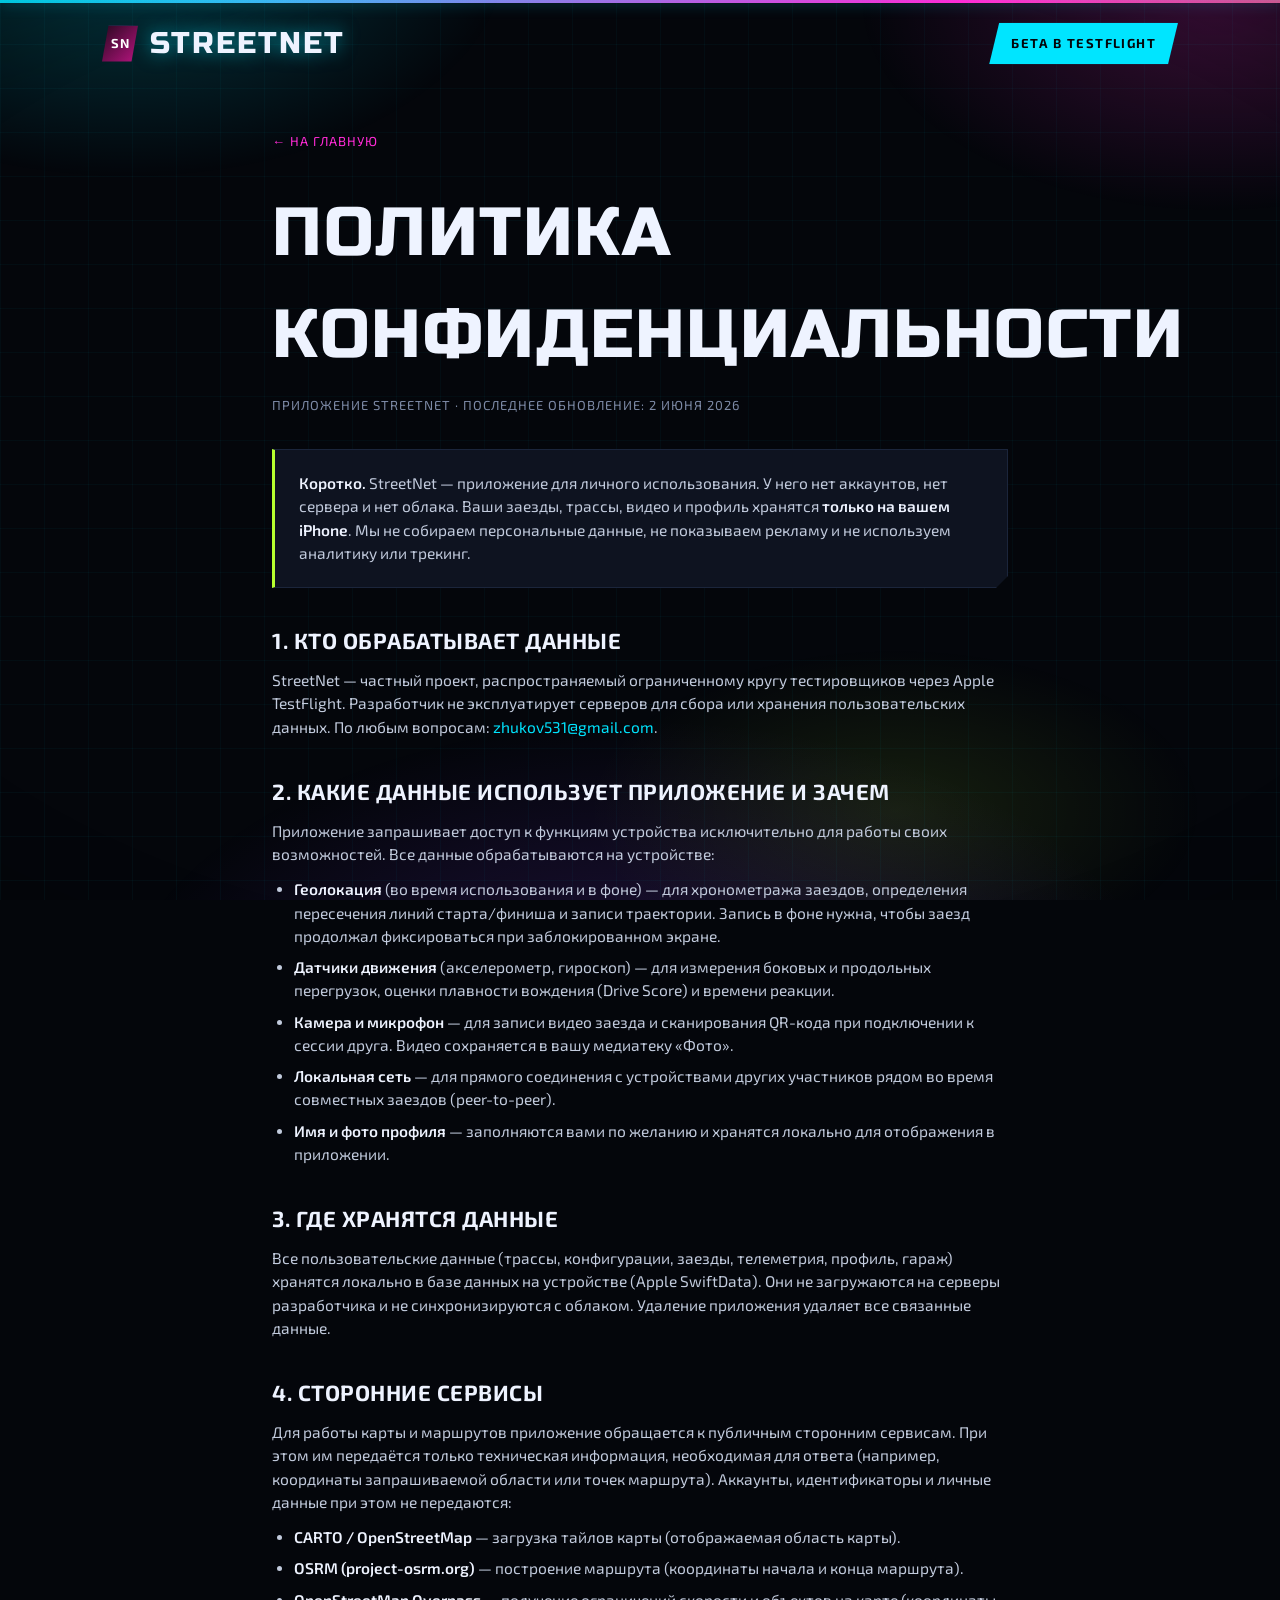
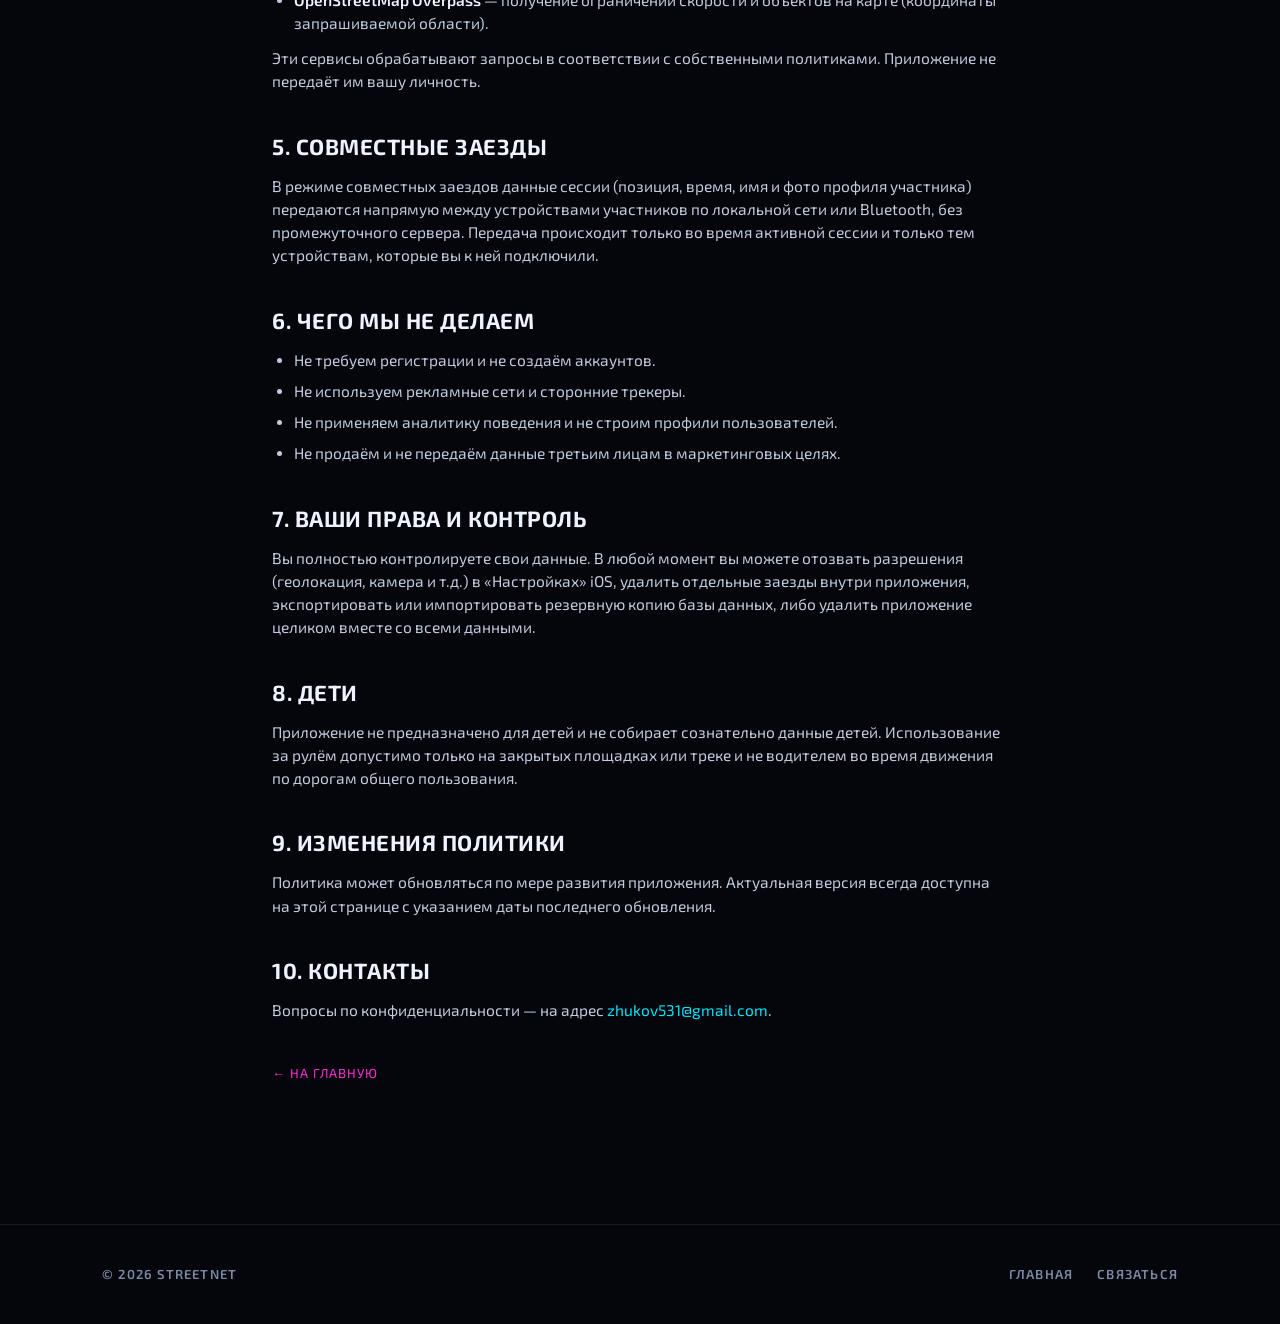
==== privacy.html @ c1e4ce94 "StreetNet landing + privacy policy (NFS Underground style)" ====
<!DOCTYPE html>
<html lang="ru">
<head>
<meta charset="UTF-8">
<meta name="viewport" content="width=device-width, initial-scale=1.0">
<title>Политика конфиденциальности — StreetNet</title>
<meta name="description" content="Политика конфиденциальности приложения StreetNet. Все данные хранятся локально на устройстве.">
<link rel="preconnect" href="https://fonts.googleapis.com">
<link rel="preconnect" href="https://fonts.gstatic.com" crossorigin>
<link href="https://fonts.googleapis.com/css2?family=Exo+2:wght@300;400;500;600;700;800&family=Russo+One&display=swap" rel="stylesheet">
<link rel="stylesheet" href="style.css">
</head>
<body>
<div class="topline"></div>

<nav>
  <a class="logo" href="index.html">
    <span class="mark">SN</span>
    <span>StreetNet</span>
  </a>
  <a class="nav-cta" href="https://testflight.apple.com/join/8xhweDEq" target="_blank" rel="noopener">Бета в TestFlight</a>
</nav>

<main class="legal">
  <a class="back" href="index.html">← На главную</a>
  <h1>Политика конфиденциальности</h1>
  <p class="updated">Приложение StreetNet · Последнее обновление: 2 июня 2026</p>

  <div class="box">
    <p style="margin:0"><strong>Коротко.</strong> StreetNet — приложение для личного использования. У него нет аккаунтов, нет сервера и нет облака. Ваши заезды, трассы, видео и профиль хранятся <strong>только на вашем iPhone</strong>. Мы не собираем персональные данные, не показываем рекламу и не используем аналитику или трекинг.</p>
  </div>

  <h2>1. Кто обрабатывает данные</h2>
  <p>StreetNet — частный проект, распространяемый ограниченному кругу тестировщиков через Apple TestFlight. Разработчик не эксплуатирует серверов для сбора или хранения пользовательских данных. По любым вопросам: <a href="mailto:zhukov531@gmail.com">zhukov531@gmail.com</a>.</p>

  <h2>2. Какие данные использует приложение и зачем</h2>
  <p>Приложение запрашивает доступ к функциям устройства исключительно для работы своих возможностей. Все данные обрабатываются на устройстве:</p>
  <ul>
    <li><strong>Геолокация</strong> (во время использования и в фоне) — для хронометража заездов, определения пересечения линий старта/финиша и записи траектории. Запись в фоне нужна, чтобы заезд продолжал фиксироваться при заблокированном экране.</li>
    <li><strong>Датчики движения</strong> (акселерометр, гироскоп) — для измерения боковых и продольных перегрузок, оценки плавности вождения (Drive Score) и времени реакции.</li>
    <li><strong>Камера и микрофон</strong> — для записи видео заезда и сканирования QR-кода при подключении к сессии друга. Видео сохраняется в вашу медиатеку «Фото».</li>
    <li><strong>Локальная сеть</strong> — для прямого соединения с устройствами других участников рядом во время совместных заездов (peer-to-peer).</li>
    <li><strong>Имя и фото профиля</strong> — заполняются вами по желанию и хранятся локально для отображения в приложении.</li>
  </ul>

  <h2>3. Где хранятся данные</h2>
  <p>Все пользовательские данные (трассы, конфигурации, заезды, телеметрия, профиль, гараж) хранятся локально в базе данных на устройстве (Apple SwiftData). Они не загружаются на серверы разработчика и не синхронизируются с облаком. Удаление приложения удаляет все связанные данные.</p>

  <h2>4. Сторонние сервисы</h2>
  <p>Для работы карты и маршрутов приложение обращается к публичным сторонним сервисам. При этом им передаётся только техническая информация, необходимая для ответа (например, координаты запрашиваемой области или точек маршрута). Аккаунты, идентификаторы и личные данные при этом не передаются:</p>
  <ul>
    <li><strong>CARTO / OpenStreetMap</strong> — загрузка тайлов карты (отображаемая область карты).</li>
    <li><strong>OSRM (project-osrm.org)</strong> — построение маршрута (координаты начала и конца маршрута).</li>
    <li><strong>OpenStreetMap Overpass</strong> — получение ограничений скорости и объектов на карте (координаты запрашиваемой области).</li>
  </ul>
  <p>Эти сервисы обрабатывают запросы в соответствии с собственными политиками. Приложение не передаёт им вашу личность.</p>

  <h2>5. Совместные заезды</h2>
  <p>В режиме совместных заездов данные сессии (позиция, время, имя и фото профиля участника) передаются напрямую между устройствами участников по локальной сети или Bluetooth, без промежуточного сервера. Передача происходит только во время активной сессии и только тем устройствам, которые вы к ней подключили.</p>

  <h2>6. Чего мы НЕ делаем</h2>
  <ul>
    <li>Не требуем регистрации и не создаём аккаунтов.</li>
    <li>Не используем рекламные сети и сторонние трекеры.</li>
    <li>Не применяем аналитику поведения и не строим профили пользователей.</li>
    <li>Не продаём и не передаём данные третьим лицам в маркетинговых целях.</li>
  </ul>

  <h2>7. Ваши права и контроль</h2>
  <p>Вы полностью контролируете свои данные. В любой момент вы можете отозвать разрешения (геолокация, камера и т.д.) в «Настройках» iOS, удалить отдельные заезды внутри приложения, экспортировать или импортировать резервную копию базы данных, либо удалить приложение целиком вместе со всеми данными.</p>

  <h2>8. Дети</h2>
  <p>Приложение не предназначено для детей и не собирает сознательно данные детей. Использование за рулём допустимо только на закрытых площадках или треке и не водителем во время движения по дорогам общего пользования.</p>

  <h2>9. Изменения политики</h2>
  <p>Политика может обновляться по мере развития приложения. Актуальная версия всегда доступна на этой странице с указанием даты последнего обновления.</p>

  <h2>10. Контакты</h2>
  <p>Вопросы по конфиденциальности — на адрес <a href="mailto:zhukov531@gmail.com">zhukov531@gmail.com</a>.</p>

  <a class="back" href="index.html" style="margin-top:30px">← На главную</a>
</main>

<footer>
  <div class="wrap foot">
    <div>© 2026 StreetNet</div>
    <div class="links">
      <a href="index.html">Главная</a>
      <a href="mailto:zhukov531@gmail.com">Связаться</a>
    </div>
  </div>
</footer>

</body>
</html>
---- style.css ----
:root {
  --bg: #04060b;
  --bg-soft: #0a0e18;
  --panel: #0e1320;
  --panel-2: #141a2b;
  --text: #eef3ff;
  --muted: #7d8aa6;
  --cyan: #00e5ff;
  --pink: #ff2bd6;
  --lime: #b6ff2e;
  --violet: #8b3dff;
  --amber: #ff8a00;
  --border: rgba(120,170,255,.12);
  --max: 1120px;
}

* { box-sizing: border-box; margin: 0; padding: 0; }
html { scroll-behavior: smooth; }
body {
  font-family: "Exo 2", -apple-system, BlinkMacSystemFont, "Segoe UI", sans-serif;
  background: var(--bg);
  color: var(--text);
  line-height: 1.5;
  -webkit-font-smoothing: antialiased;
  overflow-x: hidden;
}
a { color: inherit; text-decoration: none; }
.wrap { width: 100%; max-width: var(--max); margin: 0 auto; padding: 0 22px; }

/* wet-night neon ambient */
body::before {
  content: "";
  position: fixed; inset: 0; z-index: 0; pointer-events: none;
  background:
    radial-gradient(48% 40% at 10% -5%, rgba(0,229,255,.22), transparent 62%),
    radial-gradient(45% 38% at 95% 0%, rgba(255,43,214,.20), transparent 62%),
    radial-gradient(70% 60% at 50% 116%, rgba(139,61,255,.22), transparent 60%),
    radial-gradient(40% 30% at 70% 90%, rgba(182,255,46,.10), transparent 60%);
}
/* tech grid + vignette */
body::after {
  content: "";
  position: fixed; inset: 0; z-index: 0; pointer-events: none;
  background-image:
    linear-gradient(rgba(0,229,255,.035) 1px, transparent 1px),
    linear-gradient(90deg, rgba(0,229,255,.035) 1px, transparent 1px),
    radial-gradient(120% 100% at 50% 50%, transparent 55%, rgba(0,0,0,.6) 100%);
  background-size: 44px 44px, 44px 44px, 100% 100%;
}
main, nav, footer { position: relative; z-index: 1; }

/* running neon strip */
.topline { height: 3px; width: 100%; background: linear-gradient(90deg, var(--cyan), var(--pink), var(--lime), var(--violet), var(--cyan)); background-size: 300% 100%; animation: slide 5s linear infinite; box-shadow: 0 0 14px rgba(0,229,255,.5); }
@keyframes slide { to { background-position: 300% 0; } }

/* nav */
nav { display: flex; align-items: center; justify-content: space-between; padding: 18px 22px; max-width: var(--max); margin: 0 auto; }
.logo { display: flex; align-items: center; gap: 12px; font-family: "Russo One", sans-serif; font-size: 30px; letter-spacing: 2px; text-transform: uppercase; }
.logo .mark {
  width: 36px; height: 36px;
  background: linear-gradient(135deg, #2a0820, #b6147f);
  display: grid; place-items: center;
  clip-path: polygon(18% 0, 100% 0, 82% 100%, 0 100%);
  font-family: "Exo 2"; font-weight: 700; font-size: 13px; color: #fff; letter-spacing: .5px;
  box-shadow: 0 0 22px rgba(255,43,214,.6);
}
.logo span:last-child { text-shadow: 0 0 18px rgba(0,229,255,.55); }
.nav-cta {
  padding: 11px 22px; font-family: "Exo 2"; font-weight: 700; font-size: 13px; text-transform: uppercase; letter-spacing: 1.4px;
  color: #04060b; background: var(--cyan);
  clip-path: polygon(10px 0, 100% 0, calc(100% - 10px) 100%, 0 100%);
  box-shadow: 0 0 24px rgba(0,229,255,.5); transition: box-shadow .15s, transform .15s;
}
.nav-cta:hover { box-shadow: 0 0 40px rgba(0,229,255,.9); transform: translateY(-1px); }

/* hero */
.hero { text-align: center; padding: 60px 0 72px; position: relative; }
.hero .streaks { position: absolute; inset: 0; overflow: hidden; pointer-events: none; z-index: -1; opacity: .6; }
.hero .streaks i { position: absolute; height: 2px; left: -40%; width: 60%; transform: skewY(-7deg); animation: streak 3s linear infinite; }
.hero .streaks i:nth-child(1){ top: 20%; background: linear-gradient(90deg, transparent, var(--cyan), transparent); }
.hero .streaks i:nth-child(2){ top: 46%; width: 78%; background: linear-gradient(90deg, transparent, var(--pink), transparent); animation-delay: 1s; animation-duration: 2.4s; }
.hero .streaks i:nth-child(3){ top: 68%; width: 52%; background: linear-gradient(90deg, transparent, var(--lime), transparent); animation-delay: .5s; animation-duration: 3.6s; }
@keyframes streak { from { left: -60%; opacity: 0; } 12%{opacity:1;} 88%{opacity:1;} to { left: 112%; opacity: 0; } }

.badge {
  display: inline-flex; align-items: center; gap: 9px;
  padding: 8px 17px; font-family: "Exo 2"; font-weight: 600; font-size: 12px; letter-spacing: 2px; text-transform: uppercase; color: var(--lime);
  background: rgba(182,255,46,.05); border: 1px solid rgba(182,255,46,.35);
  clip-path: polygon(8px 0, 100% 0, calc(100% - 8px) 100%, 0 100%); margin-bottom: 26px;
}
.badge .dot { width: 7px; height: 7px; border-radius: 50%; background: var(--lime); box-shadow: 0 0 12px var(--lime); animation: pulse 1.3s ease-in-out infinite; }
@keyframes pulse { 50% { opacity: .3; } }

.hero h1 {
  font-family: "Russo One", sans-serif; text-transform: uppercase;
  font-size: clamp(54px, 13vw, 150px); line-height: .9; letter-spacing: 2px; font-weight: 400;
  margin-bottom: 22px; text-shadow: 0 0 36px rgba(0,229,255,.3);
}
.hero h1 .grad {
  background: linear-gradient(100deg, var(--cyan), var(--pink) 55%, var(--violet));
  -webkit-background-clip: text; background-clip: text; -webkit-text-fill-color: transparent;
  filter: drop-shadow(0 0 30px rgba(255,43,214,.6));
}
.hero p.lead { font-size: clamp(16px, 2.4vw, 20px); color: var(--muted); max-width: 650px; margin: 0 auto 36px; font-weight: 400; }
.cta-row { display: flex; gap: 16px; justify-content: center; flex-wrap: wrap; }

.btn {
  display: inline-flex; align-items: center; gap: 10px;
  padding: 16px 36px; font-family: "Exo 2"; font-weight: 700; font-size: 16px; text-transform: uppercase; letter-spacing: 1.6px;
  clip-path: polygon(12px 0, 100% 0, calc(100% - 12px) 100%, 0 100%);
  transition: transform .15s, box-shadow .15s;
}
.btn-primary { background: linear-gradient(120deg, var(--cyan), var(--violet)); color: #04060b; box-shadow: 0 0 36px rgba(0,229,255,.55); }
.btn-primary:hover { transform: translateY(-2px); box-shadow: 0 0 56px rgba(0,229,255,.9); }
.btn-ghost { background: transparent; color: var(--text); border: 1px solid var(--border); }
.btn-ghost:hover { transform: translateY(-2px); border-color: var(--pink); box-shadow: 0 0 30px rgba(255,43,214,.4); }
.hero .fine { margin-top: 18px; font-size: 13px; color: var(--muted); letter-spacing: .6px; text-transform: uppercase; }

/* sections */
section.block { padding: 64px 0; }
.eyebrow { text-align: center; color: var(--pink); font-family: "Exo 2"; font-weight: 700; font-size: 13px; letter-spacing: 4px; text-transform: uppercase; margin-bottom: 14px; text-shadow: 0 0 16px rgba(255,43,214,.5); }
.h2 { text-align: center; font-family: "Russo One", sans-serif; text-transform: uppercase; font-size: clamp(36px, 7vw, 68px); font-weight: 400; letter-spacing: 1.5px; line-height: .96; margin-bottom: 14px; }
.sub { text-align: center; color: var(--muted); max-width: 580px; margin: 0 auto 46px; font-size: 16px; }

/* features */
.grid { display: grid; grid-template-columns: repeat(3, 1fr); gap: 16px; }
.card {
  background: linear-gradient(180deg, var(--panel), var(--bg-soft));
  border: 1px solid var(--border); border-top: 2px solid var(--cyan);
  clip-path: polygon(0 0, 100% 0, 100% calc(100% - 16px), calc(100% - 16px) 100%, 0 100%);
  padding: 26px 24px; transition: transform .18s, box-shadow .18s;
}
.card.c-pink { border-top-color: var(--pink); }
.card.c-violet { border-top-color: var(--violet); }
.card.c-lime { border-top-color: var(--lime); }
.card:hover { transform: translateY(-5px); box-shadow: 0 10px 34px rgba(0,229,255,.16); }
.card.c-pink:hover { box-shadow: 0 10px 34px rgba(255,43,214,.18); }
.card.c-violet:hover { box-shadow: 0 10px 34px rgba(139,61,255,.18); }
.card.c-lime:hover { box-shadow: 0 10px 34px rgba(182,255,46,.16); }
.card .ico { font-size: 27px; margin-bottom: 16px; }
.card h3 { font-family: "Exo 2"; font-weight: 700; text-transform: uppercase; font-size: 18px; letter-spacing: .5px; margin-bottom: 9px; }
.card p { color: var(--muted); font-size: 14.5px; }

/* steps */
.steps { display: grid; grid-template-columns: repeat(3,1fr); gap: 18px; counter-reset: step; }
.step { background: var(--panel); border: 1px solid var(--border); padding: 30px 26px; position: relative; clip-path: polygon(16px 0, 100% 0, 100% 100%, 0 100%, 0 16px); }
.step::before {
  counter-increment: step; content: "0" counter(step);
  font-family: "Russo One"; font-size: 46px; color: transparent;
  -webkit-text-stroke: 1.5px var(--pink); display: block; margin-bottom: 12px; line-height: 1; letter-spacing: 2px;
}
.step h3 { font-family: "Exo 2"; font-weight: 700; text-transform: uppercase; font-size: 20px; letter-spacing: .5px; margin-bottom: 9px; }
.step p { color: var(--muted); font-size: 14.5px; }

/* privacy strip */
.privacy-strip {
  background: linear-gradient(120deg, rgba(0,229,255,.07), rgba(255,43,214,.07));
  border: 1px solid var(--border); border-top: 2px solid var(--lime);
  clip-path: polygon(0 0, 100% 0, 100% calc(100% - 22px), calc(100% - 22px) 100%, 0 100%);
  padding: 48px 34px; text-align: center;
}
.privacy-strip h2 { font-family: "Russo One"; text-transform: uppercase; font-size: clamp(30px,5.5vw,56px); font-weight: 400; letter-spacing: 1.5px; margin-bottom: 16px; }
.privacy-strip p { color: var(--muted); max-width: 620px; margin: 0 auto 24px; font-size: 16px; }
.pill-row { display: flex; gap: 10px; justify-content: center; flex-wrap: wrap; }
.pill { padding: 9px 17px; font-family: "Exo 2"; font-weight: 600; font-size: 12px; text-transform: uppercase; letter-spacing: 1.2px; background: var(--panel); border: 1px solid var(--border); color: var(--text); clip-path: polygon(8px 0, 100% 0, calc(100% - 8px) 100%, 0 100%); }

/* footer */
footer { border-top: 1px solid var(--border); padding: 40px 0; margin-top: 30px; }
.foot { display: flex; align-items: center; justify-content: space-between; gap: 16px; flex-wrap: wrap; color: var(--muted); font-size: 13px; text-transform: uppercase; letter-spacing: 1.2px; font-weight: 600; }
.foot a:hover { color: var(--cyan); }
.foot .links { display: flex; gap: 24px; }

/* legal page */
.legal { max-width: 780px; margin: 0 auto; padding: 44px 22px 80px; }
.legal h1 { font-family: "Russo One"; text-transform: uppercase; font-size: clamp(38px,6.5vw,68px); font-weight: 400; letter-spacing: 1.5px; margin-bottom: 10px; }
.legal .updated { color: var(--muted); font-size: 13px; text-transform: uppercase; letter-spacing: 1px; margin-bottom: 34px; }
.legal h2 { font-family: "Exo 2"; font-weight: 700; text-transform: uppercase; font-size: 22px; letter-spacing: .5px; margin: 36px 0 12px; }
.legal p, .legal li { color: #c2cbdd; font-size: 15.5px; margin-bottom: 12px; }
.legal ul { padding-left: 22px; margin-bottom: 12px; }
.legal li { margin-bottom: 8px; }
.legal strong { color: var(--text); font-weight: 600; }
.legal a.back { display: inline-block; margin-bottom: 30px; color: var(--pink); font-size: 13px; text-transform: uppercase; letter-spacing: 1px; }
.legal a:not(.back) { color: var(--cyan); }
.legal .box { background: var(--panel); border: 1px solid var(--border); border-left: 3px solid var(--lime); padding: 22px 24px; margin: 20px 0; clip-path: polygon(0 0, 100% 0, 100% calc(100% - 12px), calc(100% - 12px) 100%, 0 100%); }

@media (max-width: 760px) {
  .grid, .steps { grid-template-columns: 1fr; }
  nav { padding: 14px 16px; }
  .hero { padding: 40px 0 48px; }
}
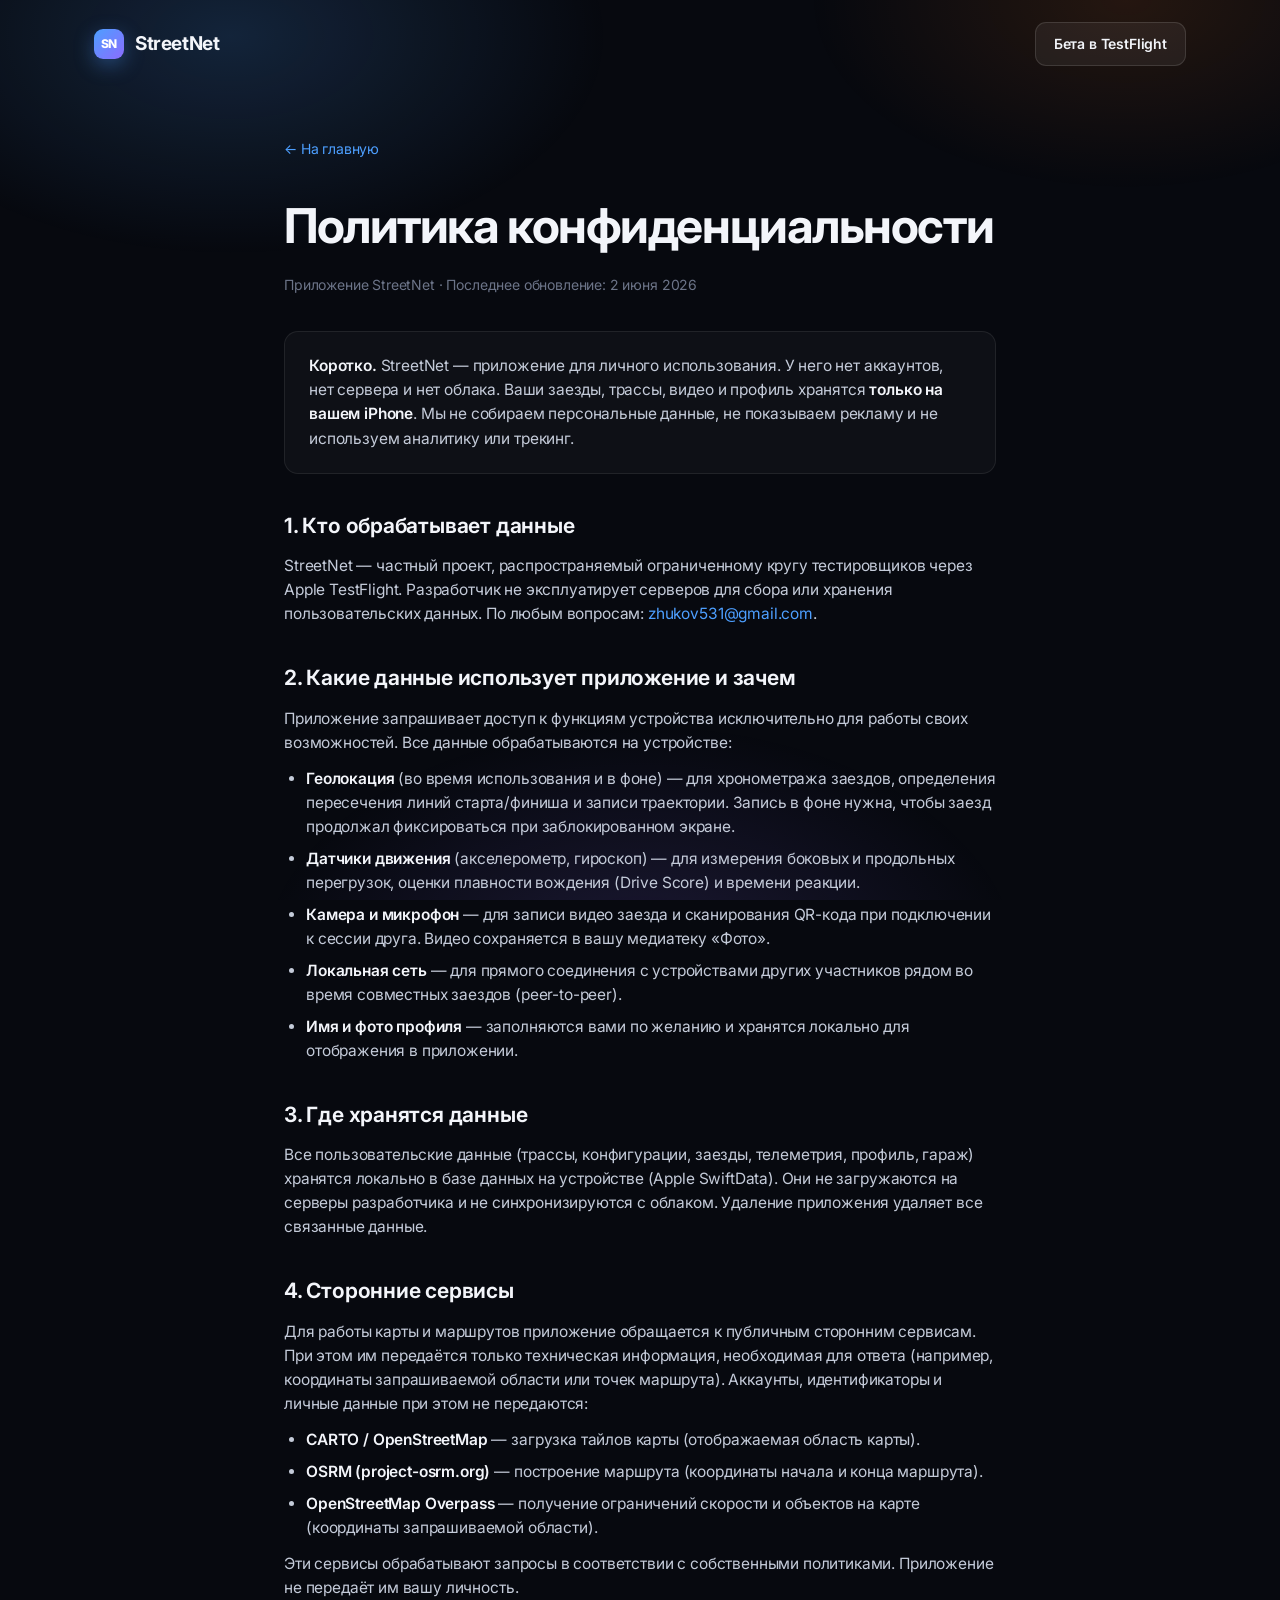
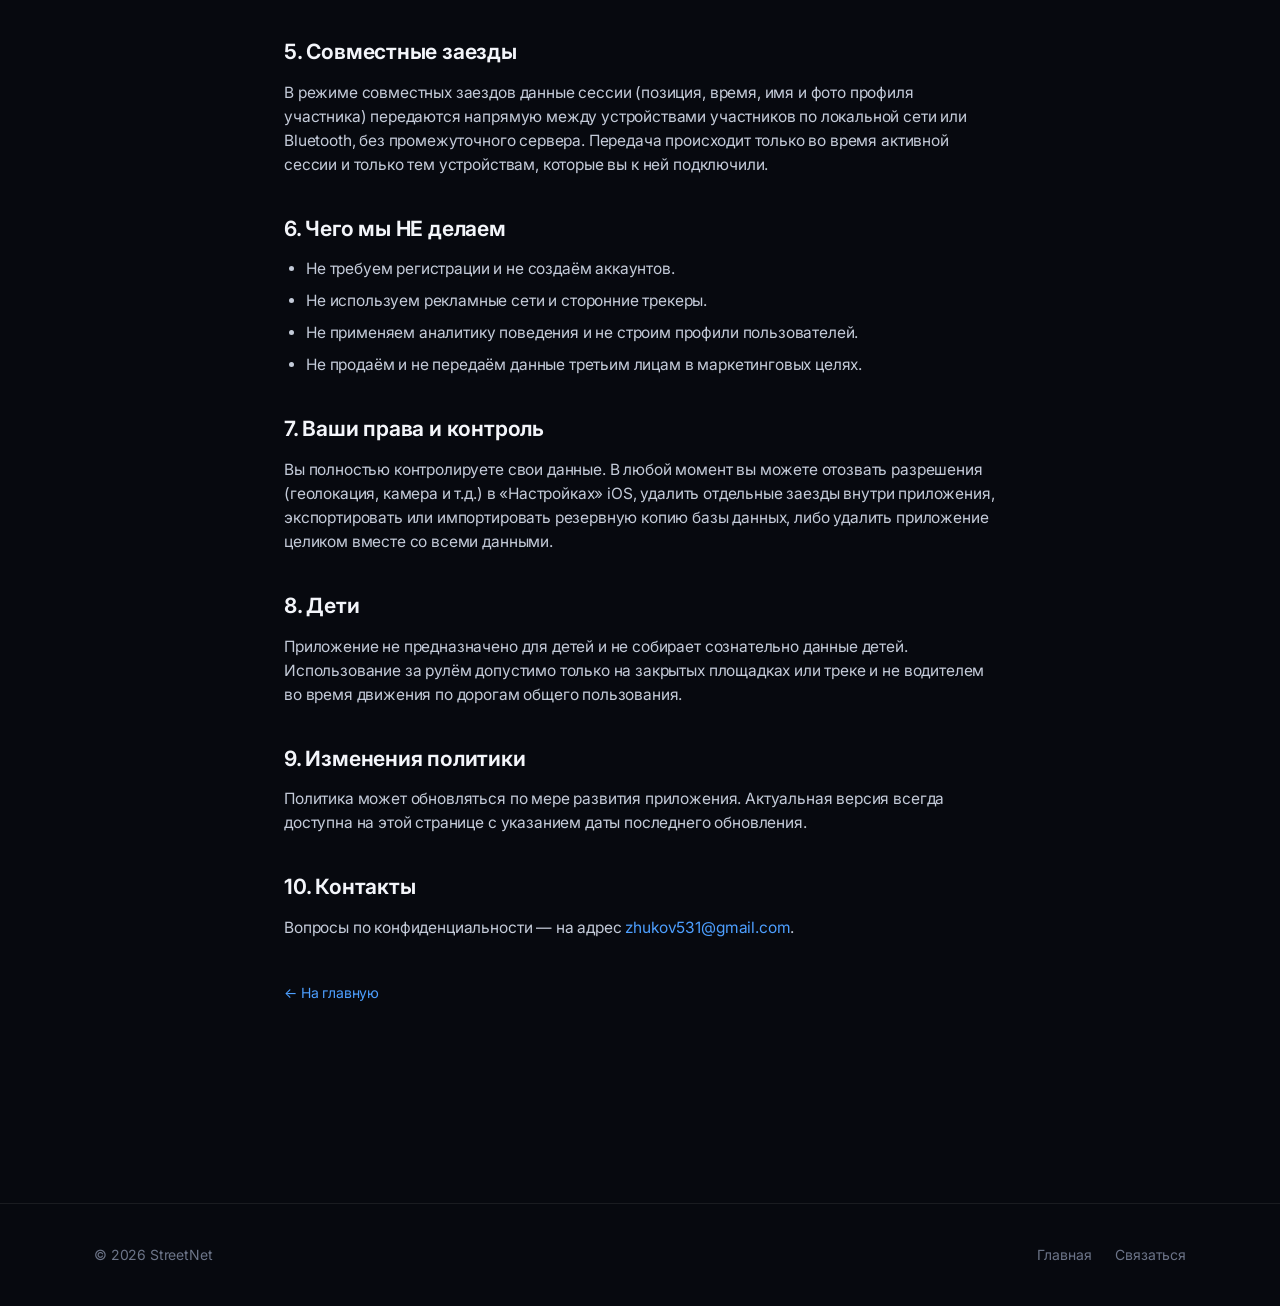
==== commit 22ae2d95: "Redesign landing in premium dark style (huly.io reference), Inter font, product showcase, responsive" ====
--- a/privacy.html
+++ b/privacy.html
@@ -7,11 +7,10 @@
 <meta name="description" content="Политика конфиденциальности приложения StreetNet. Все данные хранятся локально на устройстве.">
 <link rel="preconnect" href="https://fonts.googleapis.com">
 <link rel="preconnect" href="https://fonts.gstatic.com" crossorigin>
-<link href="https://fonts.googleapis.com/css2?family=Exo+2:wght@300;400;500;600;700;800&family=Russo+One&display=swap" rel="stylesheet">
+<link href="https://fonts.googleapis.com/css2?family=Inter:wght@300;400;500;600;700;800&display=swap" rel="stylesheet">
 <link rel="stylesheet" href="style.css">
 </head>
 <body>
-<div class="topline"></div>
 
 <nav>
   <a class="logo" href="index.html">
--- a/style.css
+++ b/style.css
@@ -1,190 +1,236 @@
 :root {
-  --bg: #04060b;
-  --bg-soft: #0a0e18;
-  --panel: #0e1320;
-  --panel-2: #141a2b;
-  --text: #eef3ff;
-  --muted: #7d8aa6;
-  --cyan: #00e5ff;
-  --pink: #ff2bd6;
-  --lime: #b6ff2e;
-  --violet: #8b3dff;
-  --amber: #ff8a00;
-  --border: rgba(120,170,255,.12);
-  --max: 1120px;
+  --bg: #07090f;
+  --bg-2: #0b0e17;
+  --panel: #11141f;
+  --panel-2: #161a28;
+  --text: #f3f5fa;
+  --muted: #99a1b3;
+  --muted-2: #6c7488;
+  --blue: #4d9fff;
+  --blue-2: #2f7bff;
+  --orange: #ff7a1a;
+  --violet: #8b6cff;
+  --border: rgba(255,255,255,.08);
+  --border-2: rgba(255,255,255,.12);
+  --radius: 18px;
+  --radius-lg: 26px;
+  --max: 1140px;
 }
 
 * { box-sizing: border-box; margin: 0; padding: 0; }
 html { scroll-behavior: smooth; }
 body {
-  font-family: "Exo 2", -apple-system, BlinkMacSystemFont, "Segoe UI", sans-serif;
+  font-family: "Inter", -apple-system, BlinkMacSystemFont, "Segoe UI", Roboto, sans-serif;
   background: var(--bg);
   color: var(--text);
-  line-height: 1.5;
+  line-height: 1.55;
+  letter-spacing: -0.01em;
   -webkit-font-smoothing: antialiased;
   overflow-x: hidden;
 }
 a { color: inherit; text-decoration: none; }
-.wrap { width: 100%; max-width: var(--max); margin: 0 auto; padding: 0 22px; }
-
-/* wet-night neon ambient */
+.wrap { width: 100%; max-width: var(--max); margin: 0 auto; padding: 0 24px; }
+
+/* aurora ambient */
 body::before {
   content: "";
   position: fixed; inset: 0; z-index: 0; pointer-events: none;
   background:
-    radial-gradient(48% 40% at 10% -5%, rgba(0,229,255,.22), transparent 62%),
-    radial-gradient(45% 38% at 95% 0%, rgba(255,43,214,.20), transparent 62%),
-    radial-gradient(70% 60% at 50% 116%, rgba(139,61,255,.22), transparent 60%),
-    radial-gradient(40% 30% at 70% 90%, rgba(182,255,46,.10), transparent 60%);
-}
-/* tech grid + vignette */
-body::after {
-  content: "";
-  position: fixed; inset: 0; z-index: 0; pointer-events: none;
-  background-image:
-    linear-gradient(rgba(0,229,255,.035) 1px, transparent 1px),
-    linear-gradient(90deg, rgba(0,229,255,.035) 1px, transparent 1px),
-    radial-gradient(120% 100% at 50% 50%, transparent 55%, rgba(0,0,0,.6) 100%);
-  background-size: 44px 44px, 44px 44px, 100% 100%;
+    radial-gradient(46% 38% at 18% 4%, rgba(77,159,255,.18), transparent 64%),
+    radial-gradient(40% 34% at 88% 0%, rgba(255,122,26,.12), transparent 62%),
+    radial-gradient(50% 46% at 50% 108%, rgba(139,108,255,.16), transparent 60%);
 }
 main, nav, footer { position: relative; z-index: 1; }
 
-/* running neon strip */
-.topline { height: 3px; width: 100%; background: linear-gradient(90deg, var(--cyan), var(--pink), var(--lime), var(--violet), var(--cyan)); background-size: 300% 100%; animation: slide 5s linear infinite; box-shadow: 0 0 14px rgba(0,229,255,.5); }
-@keyframes slide { to { background-position: 300% 0; } }
-
 /* nav */
-nav { display: flex; align-items: center; justify-content: space-between; padding: 18px 22px; max-width: var(--max); margin: 0 auto; }
-.logo { display: flex; align-items: center; gap: 12px; font-family: "Russo One", sans-serif; font-size: 30px; letter-spacing: 2px; text-transform: uppercase; }
+nav {
+  display: flex; align-items: center; justify-content: space-between;
+  padding: 22px 24px; max-width: var(--max); margin: 0 auto;
+}
+.logo { display: flex; align-items: center; gap: 11px; font-weight: 700; font-size: 19px; letter-spacing: -.02em; }
 .logo .mark {
-  width: 36px; height: 36px;
-  background: linear-gradient(135deg, #2a0820, #b6147f);
-  display: grid; place-items: center;
-  clip-path: polygon(18% 0, 100% 0, 82% 100%, 0 100%);
-  font-family: "Exo 2"; font-weight: 700; font-size: 13px; color: #fff; letter-spacing: .5px;
-  box-shadow: 0 0 22px rgba(255,43,214,.6);
-}
-.logo span:last-child { text-shadow: 0 0 18px rgba(0,229,255,.55); }
+  width: 30px; height: 30px; border-radius: 9px;
+  background: linear-gradient(135deg, var(--blue), var(--violet));
+  display: grid; place-items: center; font-size: 12px; font-weight: 800; color: #fff;
+  box-shadow: 0 6px 20px rgba(77,159,255,.35);
+}
 .nav-cta {
-  padding: 11px 22px; font-family: "Exo 2"; font-weight: 700; font-size: 13px; text-transform: uppercase; letter-spacing: 1.4px;
-  color: #04060b; background: var(--cyan);
-  clip-path: polygon(10px 0, 100% 0, calc(100% - 10px) 100%, 0 100%);
-  box-shadow: 0 0 24px rgba(0,229,255,.5); transition: box-shadow .15s, transform .15s;
-}
-.nav-cta:hover { box-shadow: 0 0 40px rgba(0,229,255,.9); transform: translateY(-1px); }
+  padding: 10px 18px; border-radius: 11px; font-weight: 600; font-size: 14px;
+  background: rgba(255,255,255,.06); border: 1px solid var(--border-2); color: var(--text);
+  transition: background .15s, transform .15s, border-color .15s;
+}
+.nav-cta:hover { background: rgba(255,255,255,.1); border-color: rgba(255,255,255,.2); transform: translateY(-1px); }
 
 /* hero */
-.hero { text-align: center; padding: 60px 0 72px; position: relative; }
-.hero .streaks { position: absolute; inset: 0; overflow: hidden; pointer-events: none; z-index: -1; opacity: .6; }
-.hero .streaks i { position: absolute; height: 2px; left: -40%; width: 60%; transform: skewY(-7deg); animation: streak 3s linear infinite; }
-.hero .streaks i:nth-child(1){ top: 20%; background: linear-gradient(90deg, transparent, var(--cyan), transparent); }
-.hero .streaks i:nth-child(2){ top: 46%; width: 78%; background: linear-gradient(90deg, transparent, var(--pink), transparent); animation-delay: 1s; animation-duration: 2.4s; }
-.hero .streaks i:nth-child(3){ top: 68%; width: 52%; background: linear-gradient(90deg, transparent, var(--lime), transparent); animation-delay: .5s; animation-duration: 3.6s; }
-@keyframes streak { from { left: -60%; opacity: 0; } 12%{opacity:1;} 88%{opacity:1;} to { left: 112%; opacity: 0; } }
-
+.hero { text-align: center; padding: 64px 0 36px; }
 .badge {
   display: inline-flex; align-items: center; gap: 9px;
-  padding: 8px 17px; font-family: "Exo 2"; font-weight: 600; font-size: 12px; letter-spacing: 2px; text-transform: uppercase; color: var(--lime);
-  background: rgba(182,255,46,.05); border: 1px solid rgba(182,255,46,.35);
-  clip-path: polygon(8px 0, 100% 0, calc(100% - 8px) 100%, 0 100%); margin-bottom: 26px;
-}
-.badge .dot { width: 7px; height: 7px; border-radius: 50%; background: var(--lime); box-shadow: 0 0 12px var(--lime); animation: pulse 1.3s ease-in-out infinite; }
-@keyframes pulse { 50% { opacity: .3; } }
-
+  padding: 7px 15px; border-radius: 100px; font-size: 13px; color: var(--muted);
+  background: rgba(255,255,255,.04); border: 1px solid var(--border); margin-bottom: 30px;
+}
+.badge .dot { width: 7px; height: 7px; border-radius: 50%; background: var(--blue); box-shadow: 0 0 12px var(--blue); animation: pulse 1.6s ease-in-out infinite; }
+@keyframes pulse { 50% { opacity: .35; } }
 .hero h1 {
-  font-family: "Russo One", sans-serif; text-transform: uppercase;
-  font-size: clamp(54px, 13vw, 150px); line-height: .9; letter-spacing: 2px; font-weight: 400;
-  margin-bottom: 22px; text-shadow: 0 0 36px rgba(0,229,255,.3);
+  font-size: clamp(33px, 6.2vw, 78px); line-height: 1.04; font-weight: 700; letter-spacing: -.035em;
+  margin-bottom: 22px; overflow-wrap: break-word;
 }
 .hero h1 .grad {
-  background: linear-gradient(100deg, var(--cyan), var(--pink) 55%, var(--violet));
+  background: linear-gradient(104deg, var(--blue), var(--violet) 48%, var(--orange));
   -webkit-background-clip: text; background-clip: text; -webkit-text-fill-color: transparent;
-  filter: drop-shadow(0 0 30px rgba(255,43,214,.6));
-}
-.hero p.lead { font-size: clamp(16px, 2.4vw, 20px); color: var(--muted); max-width: 650px; margin: 0 auto 36px; font-weight: 400; }
-.cta-row { display: flex; gap: 16px; justify-content: center; flex-wrap: wrap; }
-
+}
+.hero p.lead { font-size: clamp(17px, 2.3vw, 21px); color: var(--muted); max-width: 640px; margin: 0 auto 36px; font-weight: 400; }
+.cta-row { display: flex; gap: 14px; justify-content: center; flex-wrap: wrap; }
 .btn {
-  display: inline-flex; align-items: center; gap: 10px;
-  padding: 16px 36px; font-family: "Exo 2"; font-weight: 700; font-size: 16px; text-transform: uppercase; letter-spacing: 1.6px;
-  clip-path: polygon(12px 0, 100% 0, calc(100% - 12px) 100%, 0 100%);
-  transition: transform .15s, box-shadow .15s;
-}
-.btn-primary { background: linear-gradient(120deg, var(--cyan), var(--violet)); color: #04060b; box-shadow: 0 0 36px rgba(0,229,255,.55); }
-.btn-primary:hover { transform: translateY(-2px); box-shadow: 0 0 56px rgba(0,229,255,.9); }
-.btn-ghost { background: transparent; color: var(--text); border: 1px solid var(--border); }
-.btn-ghost:hover { transform: translateY(-2px); border-color: var(--pink); box-shadow: 0 0 30px rgba(255,43,214,.4); }
-.hero .fine { margin-top: 18px; font-size: 13px; color: var(--muted); letter-spacing: .6px; text-transform: uppercase; }
+  display: inline-flex; align-items: center; gap: 9px;
+  padding: 15px 28px; border-radius: 13px; font-weight: 600; font-size: 16px;
+  transition: transform .15s, box-shadow .15s, background .15s;
+}
+.btn-primary { background: linear-gradient(120deg, var(--blue-2), var(--violet)); color: #fff; box-shadow: 0 12px 34px rgba(77,159,255,.38); }
+.btn-primary:hover { transform: translateY(-2px); box-shadow: 0 16px 44px rgba(77,159,255,.55); }
+.btn-ghost { background: rgba(255,255,255,.05); color: var(--text); border: 1px solid var(--border-2); }
+.btn-ghost:hover { transform: translateY(-2px); background: rgba(255,255,255,.09); }
+.hero .fine { margin-top: 17px; font-size: 13px; color: var(--muted-2); }
+
+/* hero product visual — floating UI cards */
+.showcase { position: relative; max-width: 880px; margin: 56px auto 0; height: 380px; }
+.glasscard {
+  position: absolute; background: linear-gradient(180deg, rgba(28,33,48,.9), rgba(17,20,31,.92));
+  border: 1px solid var(--border-2); border-radius: 20px; padding: 22px 24px;
+  box-shadow: 0 30px 80px rgba(0,0,0,.5); backdrop-filter: blur(10px);
+}
+.glasscard .lbl { font-size: 12px; text-transform: uppercase; letter-spacing: .08em; color: var(--muted-2); margin-bottom: 10px; }
+.sc-timer { left: 50%; top: 18px; transform: translateX(-50%); width: 340px; text-align: center; z-index: 3; }
+.sc-timer .time { font-size: 56px; font-weight: 800; letter-spacing: -.03em; font-variant-numeric: tabular-nums; background: linear-gradient(120deg,#fff,#9fc6ff); -webkit-background-clip:text; background-clip:text; -webkit-text-fill-color:transparent; }
+.sc-timer .delta { color: var(--orange); font-weight: 600; font-size: 15px; margin-top: 6px; }
+.sc-g { left: 4%; top: 150px; width: 200px; z-index: 2; }
+.sc-g .row { display: flex; align-items: baseline; justify-content: space-between; }
+.sc-g .big { font-size: 34px; font-weight: 800; letter-spacing: -.03em; }
+.sc-g .unit { color: var(--muted); font-size: 14px; }
+.sc-g .bar { height: 6px; border-radius: 4px; background: rgba(255,255,255,.08); margin-top: 14px; overflow: hidden; }
+.sc-g .bar i { display: block; height: 100%; width: 72%; border-radius: 4px; background: linear-gradient(90deg, var(--blue), var(--violet)); }
+.sc-pb { right: 3%; top: 170px; width: 232px; z-index: 2; }
+.sc-pb .pbrow { display: flex; align-items: center; gap: 10px; padding: 8px 0; border-bottom: 1px solid var(--border); font-size: 14px; }
+.sc-pb .pbrow:last-child { border-bottom: none; }
+.sc-pb .pos { width: 22px; height: 22px; border-radius: 7px; display: grid; place-items: center; font-size: 12px; font-weight: 700; background: rgba(255,255,255,.07); }
+.sc-pb .pbrow.best .pos { background: linear-gradient(135deg, var(--orange), #ff9d4d); color: #1a0e00; }
+.sc-pb .pbrow.best { color: var(--orange); font-weight: 600; }
+.sc-pb .t { margin-left: auto; font-variant-numeric: tabular-nums; color: var(--muted); }
+.sc-pb .pbrow.best .t { color: var(--orange); }
+.showcase .glow { position: absolute; inset: 6% 14% -10%; background: radial-gradient(closest-side, rgba(77,159,255,.22), transparent 70%); filter: blur(10px); z-index: 0; }
 
 /* sections */
-section.block { padding: 64px 0; }
-.eyebrow { text-align: center; color: var(--pink); font-family: "Exo 2"; font-weight: 700; font-size: 13px; letter-spacing: 4px; text-transform: uppercase; margin-bottom: 14px; text-shadow: 0 0 16px rgba(255,43,214,.5); }
-.h2 { text-align: center; font-family: "Russo One", sans-serif; text-transform: uppercase; font-size: clamp(36px, 7vw, 68px); font-weight: 400; letter-spacing: 1.5px; line-height: .96; margin-bottom: 14px; }
-.sub { text-align: center; color: var(--muted); max-width: 580px; margin: 0 auto 46px; font-size: 16px; }
-
-/* features */
-.grid { display: grid; grid-template-columns: repeat(3, 1fr); gap: 16px; }
+section.block { padding: 88px 0; }
+.eyebrow { text-align: center; color: var(--blue); font-weight: 600; font-size: 13px; letter-spacing: .12em; text-transform: uppercase; margin-bottom: 14px; }
+.h2 { text-align: center; font-size: clamp(30px, 4.4vw, 46px); font-weight: 700; letter-spacing: -.03em; line-height: 1.08; margin-bottom: 14px; }
+.sub { text-align: center; color: var(--muted); max-width: 600px; margin: 0 auto 52px; font-size: 17px; }
+
+/* feature grid */
+.grid { display: grid; grid-template-columns: repeat(3, 1fr); gap: 18px; }
 .card {
-  background: linear-gradient(180deg, var(--panel), var(--bg-soft));
-  border: 1px solid var(--border); border-top: 2px solid var(--cyan);
-  clip-path: polygon(0 0, 100% 0, 100% calc(100% - 16px), calc(100% - 16px) 100%, 0 100%);
-  padding: 26px 24px; transition: transform .18s, box-shadow .18s;
-}
-.card.c-pink { border-top-color: var(--pink); }
-.card.c-violet { border-top-color: var(--violet); }
-.card.c-lime { border-top-color: var(--lime); }
-.card:hover { transform: translateY(-5px); box-shadow: 0 10px 34px rgba(0,229,255,.16); }
-.card.c-pink:hover { box-shadow: 0 10px 34px rgba(255,43,214,.18); }
-.card.c-violet:hover { box-shadow: 0 10px 34px rgba(139,61,255,.18); }
-.card.c-lime:hover { box-shadow: 0 10px 34px rgba(182,255,46,.16); }
-.card .ico { font-size: 27px; margin-bottom: 16px; }
-.card h3 { font-family: "Exo 2"; font-weight: 700; text-transform: uppercase; font-size: 18px; letter-spacing: .5px; margin-bottom: 9px; }
+  background: linear-gradient(180deg, rgba(255,255,255,.035), rgba(255,255,255,.012));
+  border: 1px solid var(--border); border-radius: var(--radius);
+  padding: 28px 26px; transition: transform .2s, border-color .2s, background .2s;
+}
+.card:hover { transform: translateY(-4px); border-color: var(--border-2); background: linear-gradient(180deg, rgba(255,255,255,.06), rgba(255,255,255,.02)); }
+.card .ico { width: 46px; height: 46px; border-radius: 13px; display: grid; place-items: center; font-size: 22px; margin-bottom: 18px; background: rgba(77,159,255,.1); border: 1px solid rgba(77,159,255,.2); }
+.card.i-orange .ico { background: rgba(255,122,26,.1); border-color: rgba(255,122,26,.22); }
+.card.i-violet .ico { background: rgba(139,108,255,.1); border-color: rgba(139,108,255,.22); }
+.card h3 { font-size: 18px; font-weight: 650; letter-spacing: -.01em; margin-bottom: 9px; }
 .card p { color: var(--muted); font-size: 14.5px; }
 
-/* steps */
-.steps { display: grid; grid-template-columns: repeat(3,1fr); gap: 18px; counter-reset: step; }
-.step { background: var(--panel); border: 1px solid var(--border); padding: 30px 26px; position: relative; clip-path: polygon(16px 0, 100% 0, 100% 100%, 0 100%, 0 16px); }
-.step::before {
-  counter-increment: step; content: "0" counter(step);
-  font-family: "Russo One"; font-size: 46px; color: transparent;
-  -webkit-text-stroke: 1.5px var(--pink); display: block; margin-bottom: 12px; line-height: 1; letter-spacing: 2px;
-}
-.step h3 { font-family: "Exo 2"; font-weight: 700; text-transform: uppercase; font-size: 20px; letter-spacing: .5px; margin-bottom: 9px; }
-.step p { color: var(--muted); font-size: 14.5px; }
-
-/* privacy strip */
-.privacy-strip {
-  background: linear-gradient(120deg, rgba(0,229,255,.07), rgba(255,43,214,.07));
-  border: 1px solid var(--border); border-top: 2px solid var(--lime);
-  clip-path: polygon(0 0, 100% 0, 100% calc(100% - 22px), calc(100% - 22px) 100%, 0 100%);
-  padding: 48px 34px; text-align: center;
-}
-.privacy-strip h2 { font-family: "Russo One"; text-transform: uppercase; font-size: clamp(30px,5.5vw,56px); font-weight: 400; letter-spacing: 1.5px; margin-bottom: 16px; }
-.privacy-strip p { color: var(--muted); max-width: 620px; margin: 0 auto 24px; font-size: 16px; }
+/* alternating split rows */
+.split { display: grid; grid-template-columns: 1fr 1fr; gap: 56px; align-items: center; margin: 0 auto; max-width: var(--max); }
+.split + .split { margin-top: 96px; }
+.split.rev .copy { order: 2; }
+.split .tag { color: var(--blue); font-weight: 600; font-size: 13px; letter-spacing: .1em; text-transform: uppercase; margin-bottom: 12px; }
+.split.t-orange .tag { color: var(--orange); }
+.split.t-violet .tag { color: var(--violet); }
+.split h3 { font-size: clamp(24px, 3.2vw, 34px); font-weight: 700; letter-spacing: -.03em; line-height: 1.12; margin-bottom: 16px; }
+.split p { color: var(--muted); font-size: 16px; margin-bottom: 18px; }
+.split ul { list-style: none; display: grid; gap: 11px; }
+.split li { display: flex; gap: 11px; align-items: flex-start; color: var(--muted); font-size: 15px; }
+.split li::before { content: "›"; color: var(--blue); font-weight: 700; }
+.split.t-orange li::before { color: var(--orange); }
+.split.t-violet li::before { color: var(--violet); }
+
+/* visual panels for splits */
+.panel {
+  background: linear-gradient(180deg, var(--panel), var(--bg-2));
+  border: 1px solid var(--border); border-radius: var(--radius-lg);
+  padding: 28px; min-height: 290px; position: relative; overflow: hidden;
+  box-shadow: 0 26px 70px rgba(0,0,0,.4);
+}
+.panel .glow { position: absolute; width: 60%; height: 60%; right: -10%; top: -10%; background: radial-gradient(closest-side, rgba(77,159,255,.25), transparent 70%); filter: blur(8px); }
+.t-orange .panel .glow { background: radial-gradient(closest-side, rgba(255,122,26,.22), transparent 70%); }
+.t-violet .panel .glow { background: radial-gradient(closest-side, rgba(139,108,255,.24), transparent 70%); }
+
+/* chart mock */
+.chart { position: relative; z-index: 1; height: 200px; display: flex; align-items: flex-end; gap: 8px; padding-top: 30px; }
+.chart .bar { flex: 1; border-radius: 6px 6px 0 0; background: linear-gradient(180deg, var(--blue), rgba(77,159,255,.2)); opacity: .9; }
+.t-orange .chart .bar { background: linear-gradient(180deg, var(--orange), rgba(255,122,26,.2)); }
+.panel .cap { position: relative; z-index: 1; margin-top: 16px; color: var(--muted-2); font-size: 13px; }
+
+/* map mock */
+.mapmock { position: relative; z-index: 1; height: 230px; border-radius: 16px; background:
+  repeating-linear-gradient(0deg, rgba(255,255,255,.03) 0 1px, transparent 1px 28px),
+  repeating-linear-gradient(90deg, rgba(255,255,255,.03) 0 1px, transparent 1px 28px),
+  var(--bg); border: 1px solid var(--border); overflow: hidden; }
+.mapmock svg { position: absolute; inset: 0; width: 100%; height: 100%; }
+
+/* list mock */
+.listmock { position: relative; z-index: 1; display: grid; gap: 10px; }
+.listmock .li { display: flex; align-items: center; gap: 12px; padding: 13px 15px; border-radius: 12px; background: rgba(255,255,255,.03); border: 1px solid var(--border); font-size: 14px; }
+.listmock .li .n { width: 24px; height: 24px; border-radius: 8px; display: grid; place-items: center; font-weight: 700; font-size: 12px; background: rgba(255,255,255,.07); }
+.listmock .li.top .n { background: linear-gradient(135deg, var(--orange), #ff9d4d); color: #1a0e00; }
+.listmock .li .tm { margin-left: auto; font-variant-numeric: tabular-nums; color: var(--muted); }
+.listmock .li.top .tm { color: var(--orange); font-weight: 600; }
+
+/* privacy + final cta */
+.privacy-strip { background: linear-gradient(120deg, rgba(77,159,255,.07), rgba(139,108,255,.07)); border: 1px solid var(--border); border-radius: var(--radius-lg); padding: 52px 36px; text-align: center; }
+.privacy-strip h2 { font-size: clamp(26px,4vw,40px); font-weight: 700; letter-spacing: -.03em; margin-bottom: 16px; }
+.privacy-strip p { color: var(--muted); max-width: 620px; margin: 0 auto 26px; font-size: 16px; }
 .pill-row { display: flex; gap: 10px; justify-content: center; flex-wrap: wrap; }
-.pill { padding: 9px 17px; font-family: "Exo 2"; font-weight: 600; font-size: 12px; text-transform: uppercase; letter-spacing: 1.2px; background: var(--panel); border: 1px solid var(--border); color: var(--text); clip-path: polygon(8px 0, 100% 0, calc(100% - 8px) 100%, 0 100%); }
+.pill { padding: 9px 16px; border-radius: 100px; font-size: 13.5px; background: rgba(255,255,255,.05); border: 1px solid var(--border); color: var(--text); }
+
+.finalcta { text-align: center; padding: 40px 0 20px; }
+.finalcta h2 { font-size: clamp(30px,5vw,52px); font-weight: 700; letter-spacing: -.035em; margin-bottom: 18px; }
+.finalcta p { color: var(--muted); font-size: 18px; margin-bottom: 30px; }
 
 /* footer */
-footer { border-top: 1px solid var(--border); padding: 40px 0; margin-top: 30px; }
-.foot { display: flex; align-items: center; justify-content: space-between; gap: 16px; flex-wrap: wrap; color: var(--muted); font-size: 13px; text-transform: uppercase; letter-spacing: 1.2px; font-weight: 600; }
-.foot a:hover { color: var(--cyan); }
+footer { border-top: 1px solid var(--border); padding: 40px 0; margin-top: 80px; }
+.foot { display: flex; align-items: center; justify-content: space-between; gap: 16px; flex-wrap: wrap; color: var(--muted-2); font-size: 14px; }
+.foot a:hover { color: var(--text); }
 .foot .links { display: flex; gap: 24px; }
 
-/* legal page */
-.legal { max-width: 780px; margin: 0 auto; padding: 44px 22px 80px; }
-.legal h1 { font-family: "Russo One"; text-transform: uppercase; font-size: clamp(38px,6.5vw,68px); font-weight: 400; letter-spacing: 1.5px; margin-bottom: 10px; }
-.legal .updated { color: var(--muted); font-size: 13px; text-transform: uppercase; letter-spacing: 1px; margin-bottom: 34px; }
-.legal h2 { font-family: "Exo 2"; font-weight: 700; text-transform: uppercase; font-size: 22px; letter-spacing: .5px; margin: 36px 0 12px; }
-.legal p, .legal li { color: #c2cbdd; font-size: 15.5px; margin-bottom: 12px; }
+/* legal */
+.legal { max-width: 760px; margin: 0 auto; padding: 48px 24px 90px; }
+.legal h1 { font-size: clamp(32px,5vw,48px); font-weight: 700; letter-spacing: -.03em; margin-bottom: 10px; }
+.legal .updated { color: var(--muted-2); font-size: 14px; margin-bottom: 36px; }
+.legal h2 { font-size: 21px; font-weight: 650; letter-spacing: -.01em; margin: 36px 0 12px; }
+.legal p, .legal li { color: #c4cbd9; font-size: 15.5px; margin-bottom: 12px; }
 .legal ul { padding-left: 22px; margin-bottom: 12px; }
 .legal li { margin-bottom: 8px; }
 .legal strong { color: var(--text); font-weight: 600; }
-.legal a.back { display: inline-block; margin-bottom: 30px; color: var(--pink); font-size: 13px; text-transform: uppercase; letter-spacing: 1px; }
-.legal a:not(.back) { color: var(--cyan); }
-.legal .box { background: var(--panel); border: 1px solid var(--border); border-left: 3px solid var(--lime); padding: 22px 24px; margin: 20px 0; clip-path: polygon(0 0, 100% 0, 100% calc(100% - 12px), calc(100% - 12px) 100%, 0 100%); }
-
-@media (max-width: 760px) {
-  .grid, .steps { grid-template-columns: 1fr; }
-  nav { padding: 14px 16px; }
-  .hero { padding: 40px 0 48px; }
-}
+.legal a.back { display: inline-block; margin-bottom: 30px; color: var(--blue); font-size: 14px; }
+.legal a:not(.back) { color: var(--blue); }
+.legal .box { background: rgba(255,255,255,.03); border: 1px solid var(--border); border-radius: 14px; padding: 22px 24px; margin: 22px 0; }
+
+@media (max-width: 880px) {
+  .grid { grid-template-columns: 1fr 1fr; }
+  .split { grid-template-columns: 1fr; gap: 30px; }
+  .split.rev .copy { order: 0; }
+  .split + .split { margin-top: 64px; }
+}
+@media (max-width: 620px) {
+  nav { padding: 16px; }
+  .nav-cta { padding: 9px 14px; font-size: 13px; }
+  .grid { grid-template-columns: 1fr; }
+  section.block { padding: 60px 0; }
+  .hero { padding: 36px 0 16px; }
+  .hero h1 { font-size: 24px; line-height: 1.16; letter-spacing: -.02em; }
+  .showcase { height: 440px; margin-top: 44px; }
+  .sc-timer { width: min(300px, 86vw); top: 10px; }
+  .sc-timer .time { font-size: 46px; }
+  .sc-g { left: 0; width: 158px; top: 210px; padding: 18px; }
+  .sc-pb { right: 0; width: 188px; top: 248px; padding: 18px; }
+}
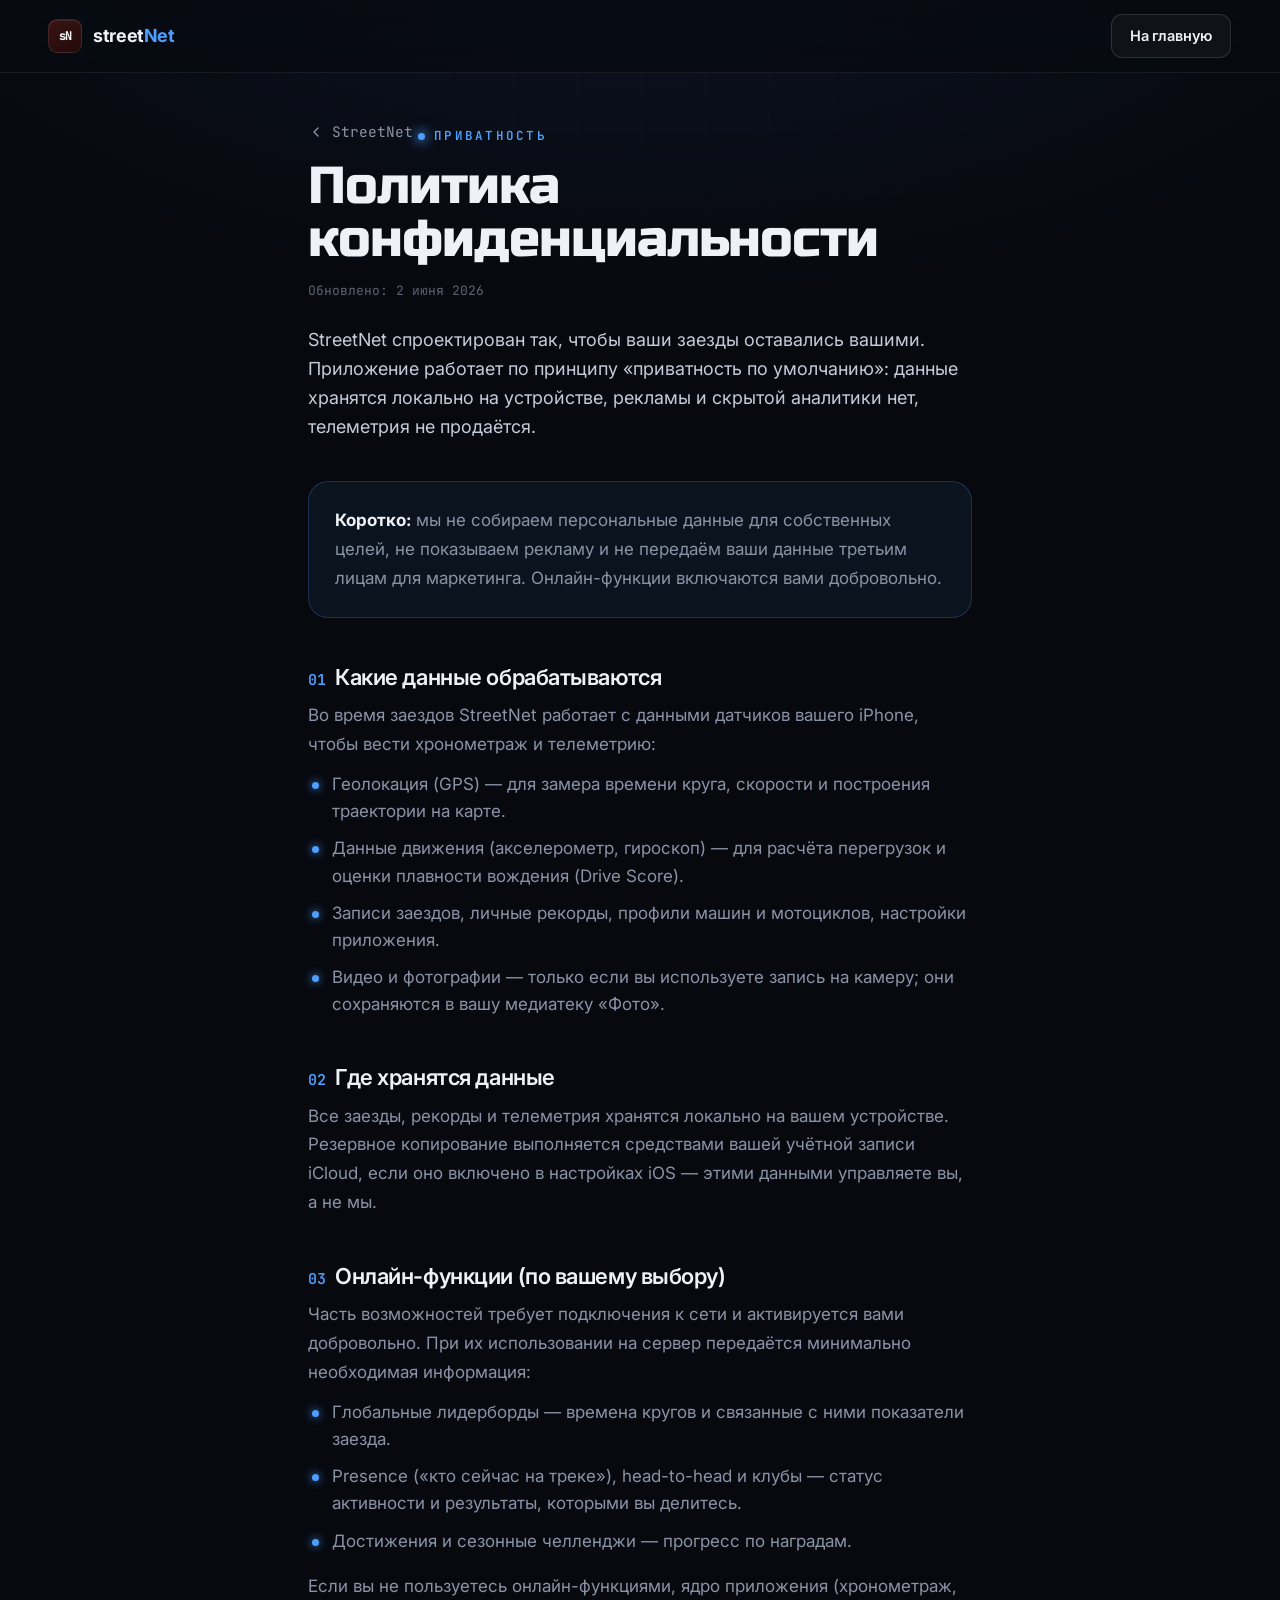
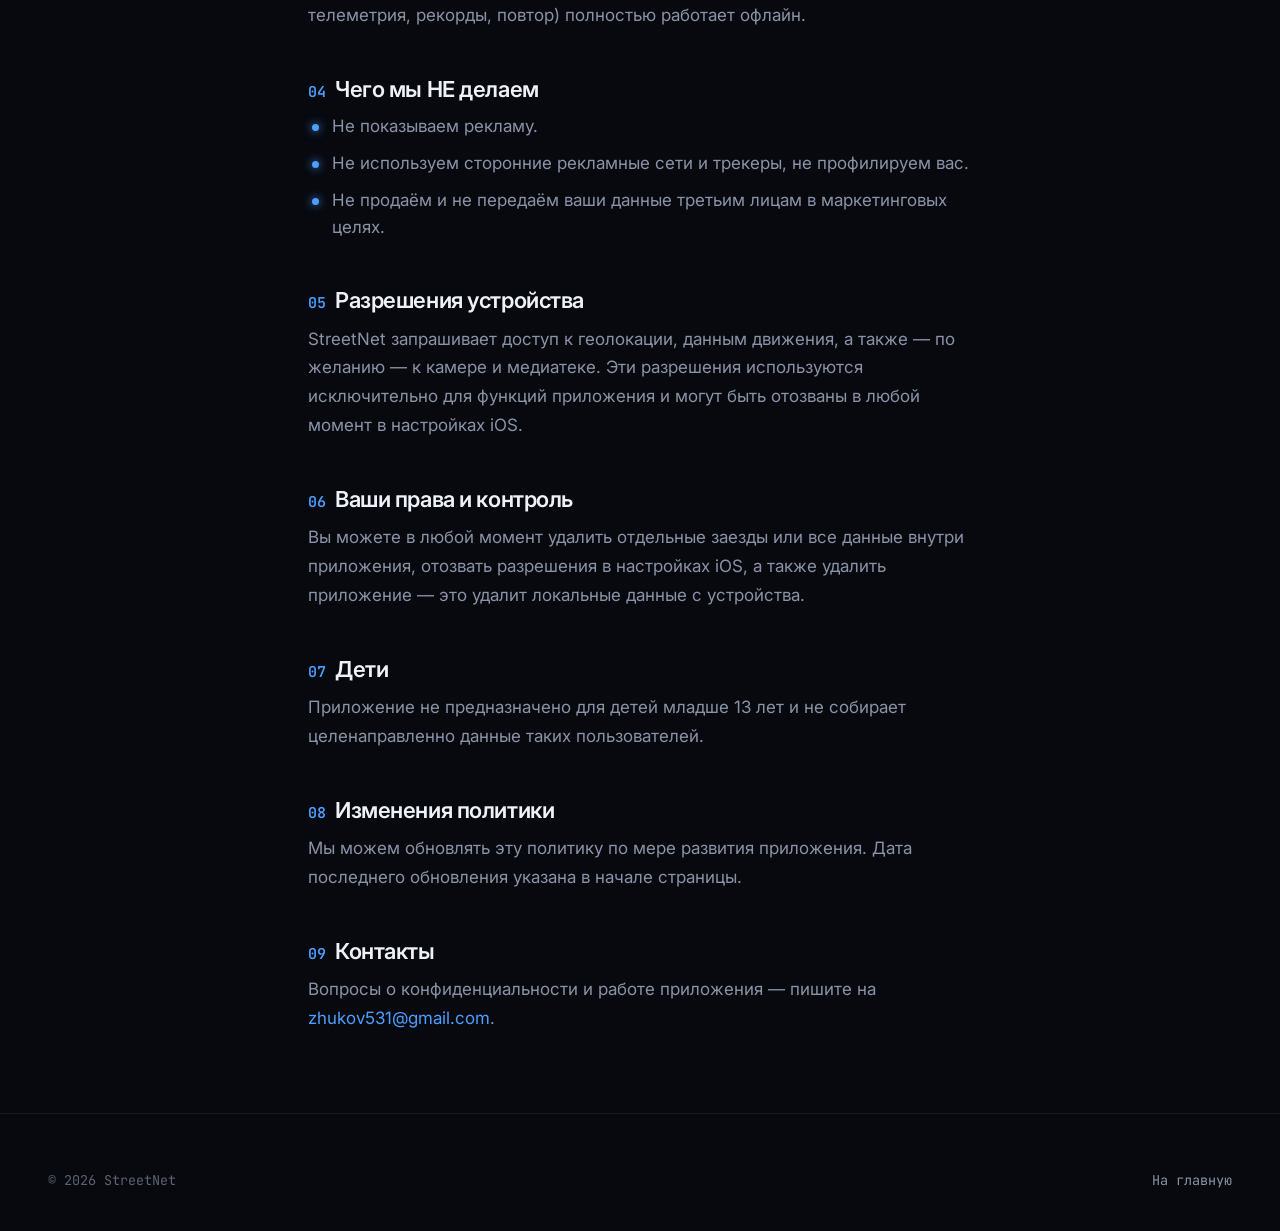
==== commit 47de613c: "New premium landing design (product mockups, animations, JetBrains Mono telemetry)" ====
--- a/privacy.html
+++ b/privacy.html
@@ -2,93 +2,115 @@
 <html lang="ru">
 <head>
 <meta charset="UTF-8">
-<meta name="viewport" content="width=device-width, initial-scale=1.0">
+<meta name="viewport" content="width=device-width, initial-scale=1">
 <title>Политика конфиденциальности — StreetNet</title>
-<meta name="description" content="Политика конфиденциальности приложения StreetNet. Все данные хранятся локально на устройстве.">
+<meta name="description" content="Политика конфиденциальности StreetNet: данные хранятся локально на устройстве, без рекламы, без трекинга, без продажи данных.">
+<link rel="icon" href="favicon.svg" type="image/svg+xml">
 <link rel="preconnect" href="https://fonts.googleapis.com">
 <link rel="preconnect" href="https://fonts.gstatic.com" crossorigin>
-<link href="https://fonts.googleapis.com/css2?family=Inter:wght@300;400;500;600;700;800&display=swap" rel="stylesheet">
+<link href="https://fonts.googleapis.com/css2?family=Inter:wght@400;500;600;700&family=JetBrains+Mono:wght@500;600;700&family=Russo+One&display=swap&subset=cyrillic,cyrillic-ext,latin" rel="stylesheet">
 <link rel="stylesheet" href="style.css">
+<style>
+  .legal{ max-width:760px; padding-top:120px; padding-bottom:80px; }
+  .legal .eyebrow{ margin-bottom:14px; }
+  .legal h1{ font-family:var(--font-disp); font-weight:400; font-size:clamp(30px,6vw,52px); line-height:1.02; }
+  .legal .updated{ margin-top:14px; font-family:var(--font-mono); font-size:13px; color:var(--ink-faint); }
+  .legal .lead{ margin-top:24px; font-size:18px; color:var(--ink-soft); line-height:1.6; }
+  .legal h2{ font-size:22px; margin-top:48px; margin-bottom:12px; letter-spacing:-.02em; }
+  .legal h2 .n{ font-family:var(--font-mono); color:var(--blue); font-size:15px; margin-right:10px; }
+  .legal p{ color:var(--ink-mut); line-height:1.7; margin-top:12px; }
+  .legal ul{ margin-top:12px; padding-left:0; list-style:none; display:flex; flex-direction:column; gap:10px; }
+  .legal ul li{ position:relative; padding-left:24px; color:var(--ink-mut); line-height:1.6; }
+  .legal ul li::before{ content:""; position:absolute; left:4px; top:11px; width:7px; height:7px;
+    border-radius:50%; background:var(--blue); box-shadow:0 0 8px 1px rgba(77,159,255,.6); }
+  .legal a.inline{ color:var(--blue); }
+  .legal a.inline:hover{ text-decoration:underline; }
+  .legal .callout{ margin-top:40px; padding:24px 26px; border-radius:var(--radius);
+    background:rgba(77,159,255,.07); border:1px solid rgba(77,159,255,.22); }
+  .legal .callout b{ color:var(--ink); }
+  .back{ display:inline-flex; align-items:center; gap:8px; color:var(--ink-mut); font-size:14.5px;
+    font-family:var(--font-mono); margin-bottom:8px; }
+  .back:hover{ color:var(--blue); }
+  .back svg{ width:16px; height:16px; }
+</style>
 </head>
 <body>
+<div class="page">
 
-<nav>
-  <a class="logo" href="index.html">
-    <span class="mark">SN</span>
-    <span>StreetNet</span>
-  </a>
-  <a class="nav-cta" href="https://testflight.apple.com/join/8xhweDEq" target="_blank" rel="noopener">Бета в TestFlight</a>
-</nav>
+<header class="nav is-stuck" id="nav">
+  <div class="wrap wrap-wide nav-inner">
+    <a class="brand" href="index.html"><span class="brand-mark">s<b>N</b></span><span>street<i>Net</i></span></a>
+    <div class="nav-cta">
+      <a class="btn btn-ghost" href="index.html" style="height:44px;padding:0 18px;font-size:14.5px;border-radius:11px">На главную</a>
+    </div>
+  </div>
+</header>
 
-<main class="legal">
-  <a class="back" href="index.html">← На главную</a>
+<main class="wrap legal">
+  <a class="back" href="index.html"><svg viewBox="0 0 24 24" fill="none" stroke="currentColor" stroke-width="2" stroke-linecap="round" stroke-linejoin="round"><path d="m15 18-6-6 6-6"/></svg>StreetNet</a>
+  <span class="eyebrow">Приватность</span>
   <h1>Политика конфиденциальности</h1>
-  <p class="updated">Приложение StreetNet · Последнее обновление: 2 июня 2026</p>
+  <p class="updated">Обновлено: 2 июня 2026</p>
 
-  <div class="box">
-    <p style="margin:0"><strong>Коротко.</strong> StreetNet — приложение для личного использования. У него нет аккаунтов, нет сервера и нет облака. Ваши заезды, трассы, видео и профиль хранятся <strong>только на вашем iPhone</strong>. Мы не собираем персональные данные, не показываем рекламу и не используем аналитику или трекинг.</p>
+  <p class="lead">StreetNet спроектирован так, чтобы ваши заезды оставались вашими. Приложение работает по принципу «приватность по умолчанию»: данные хранятся локально на устройстве, рекламы и скрытой аналитики нет, телеметрия не продаётся.</p>
+
+  <div class="callout">
+    <p style="margin-top:0"><b>Коротко:</b> мы не собираем персональные данные для собственных целей, не показываем рекламу и не передаём ваши данные третьим лицам для маркетинга. Онлайн-функции включаются вами добровольно.</p>
   </div>
 
-  <h2>1. Кто обрабатывает данные</h2>
-  <p>StreetNet — частный проект, распространяемый ограниченному кругу тестировщиков через Apple TestFlight. Разработчик не эксплуатирует серверов для сбора или хранения пользовательских данных. По любым вопросам: <a href="mailto:zhukov531@gmail.com">zhukov531@gmail.com</a>.</p>
-
-  <h2>2. Какие данные использует приложение и зачем</h2>
-  <p>Приложение запрашивает доступ к функциям устройства исключительно для работы своих возможностей. Все данные обрабатываются на устройстве:</p>
+  <h2><span class="n">01</span>Какие данные обрабатываются</h2>
+  <p>Во время заездов StreetNet работает с данными датчиков вашего iPhone, чтобы вести хронометраж и телеметрию:</p>
   <ul>
-    <li><strong>Геолокация</strong> (во время использования и в фоне) — для хронометража заездов, определения пересечения линий старта/финиша и записи траектории. Запись в фоне нужна, чтобы заезд продолжал фиксироваться при заблокированном экране.</li>
-    <li><strong>Датчики движения</strong> (акселерометр, гироскоп) — для измерения боковых и продольных перегрузок, оценки плавности вождения (Drive Score) и времени реакции.</li>
-    <li><strong>Камера и микрофон</strong> — для записи видео заезда и сканирования QR-кода при подключении к сессии друга. Видео сохраняется в вашу медиатеку «Фото».</li>
-    <li><strong>Локальная сеть</strong> — для прямого соединения с устройствами других участников рядом во время совместных заездов (peer-to-peer).</li>
-    <li><strong>Имя и фото профиля</strong> — заполняются вами по желанию и хранятся локально для отображения в приложении.</li>
+    <li>Геолокация (GPS) — для замера времени круга, скорости и построения траектории на карте.</li>
+    <li>Данные движения (акселерометр, гироскоп) — для расчёта перегрузок и оценки плавности вождения (Drive Score).</li>
+    <li>Записи заездов, личные рекорды, профили машин и мотоциклов, настройки приложения.</li>
+    <li>Видео и фотографии — только если вы используете запись на камеру; они сохраняются в вашу медиатеку «Фото».</li>
   </ul>
 
-  <h2>3. Где хранятся данные</h2>
-  <p>Все пользовательские данные (трассы, конфигурации, заезды, телеметрия, профиль, гараж) хранятся локально в базе данных на устройстве (Apple SwiftData). Они не загружаются на серверы разработчика и не синхронизируются с облаком. Удаление приложения удаляет все связанные данные.</p>
+  <h2><span class="n">02</span>Где хранятся данные</h2>
+  <p>Все заезды, рекорды и телеметрия хранятся локально на вашем устройстве. Резервное копирование выполняется средствами вашей учётной записи iCloud, если оно включено в настройках iOS — этими данными управляете вы, а не мы.</p>
 
-  <h2>4. Сторонние сервисы</h2>
-  <p>Для работы карты и маршрутов приложение обращается к публичным сторонним сервисам. При этом им передаётся только техническая информация, необходимая для ответа (например, координаты запрашиваемой области или точек маршрута). Аккаунты, идентификаторы и личные данные при этом не передаются:</p>
+  <h2><span class="n">03</span>Онлайн-функции (по вашему выбору)</h2>
+  <p>Часть возможностей требует подключения к сети и активируется вами добровольно. При их использовании на сервер передаётся минимально необходимая информация:</p>
   <ul>
-    <li><strong>CARTO / OpenStreetMap</strong> — загрузка тайлов карты (отображаемая область карты).</li>
-    <li><strong>OSRM (project-osrm.org)</strong> — построение маршрута (координаты начала и конца маршрута).</li>
-    <li><strong>OpenStreetMap Overpass</strong> — получение ограничений скорости и объектов на карте (координаты запрашиваемой области).</li>
+    <li>Глобальные лидерборды — времена кругов и связанные с ними показатели заезда.</li>
+    <li>Presence («кто сейчас на треке»), head-to-head и клубы — статус активности и результаты, которыми вы делитесь.</li>
+    <li>Достижения и сезонные челленджи — прогресс по наградам.</li>
   </ul>
-  <p>Эти сервисы обрабатывают запросы в соответствии с собственными политиками. Приложение не передаёт им вашу личность.</p>
+  <p>Если вы не пользуетесь онлайн-функциями, ядро приложения (хронометраж, телеметрия, рекорды, повтор) полностью работает офлайн.</p>
 
-  <h2>5. Совместные заезды</h2>
-  <p>В режиме совместных заездов данные сессии (позиция, время, имя и фото профиля участника) передаются напрямую между устройствами участников по локальной сети или Bluetooth, без промежуточного сервера. Передача происходит только во время активной сессии и только тем устройствам, которые вы к ней подключили.</p>
-
-  <h2>6. Чего мы НЕ делаем</h2>
+  <h2><span class="n">04</span>Чего мы НЕ делаем</h2>
   <ul>
-    <li>Не требуем регистрации и не создаём аккаунтов.</li>
-    <li>Не используем рекламные сети и сторонние трекеры.</li>
-    <li>Не применяем аналитику поведения и не строим профили пользователей.</li>
-    <li>Не продаём и не передаём данные третьим лицам в маркетинговых целях.</li>
+    <li>Не показываем рекламу.</li>
+    <li>Не используем сторонние рекламные сети и трекеры, не профилируем вас.</li>
+    <li>Не продаём и не передаём ваши данные третьим лицам в маркетинговых целях.</li>
   </ul>
 
-  <h2>7. Ваши права и контроль</h2>
-  <p>Вы полностью контролируете свои данные. В любой момент вы можете отозвать разрешения (геолокация, камера и т.д.) в «Настройках» iOS, удалить отдельные заезды внутри приложения, экспортировать или импортировать резервную копию базы данных, либо удалить приложение целиком вместе со всеми данными.</p>
+  <h2><span class="n">05</span>Разрешения устройства</h2>
+  <p>StreetNet запрашивает доступ к геолокации, данным движения, а также — по желанию — к камере и медиатеке. Эти разрешения используются исключительно для функций приложения и могут быть отозваны в любой момент в настройках iOS.</p>
 
-  <h2>8. Дети</h2>
-  <p>Приложение не предназначено для детей и не собирает сознательно данные детей. Использование за рулём допустимо только на закрытых площадках или треке и не водителем во время движения по дорогам общего пользования.</p>
+  <h2><span class="n">06</span>Ваши права и контроль</h2>
+  <p>Вы можете в любой момент удалить отдельные заезды или все данные внутри приложения, отозвать разрешения в настройках iOS, а также удалить приложение — это удалит локальные данные с устройства.</p>
 
-  <h2>9. Изменения политики</h2>
-  <p>Политика может обновляться по мере развития приложения. Актуальная версия всегда доступна на этой странице с указанием даты последнего обновления.</p>
+  <h2><span class="n">07</span>Дети</h2>
+  <p>Приложение не предназначено для детей младше 13 лет и не собирает целенаправленно данные таких пользователей.</p>
 
-  <h2>10. Контакты</h2>
-  <p>Вопросы по конфиденциальности — на адрес <a href="mailto:zhukov531@gmail.com">zhukov531@gmail.com</a>.</p>
+  <h2><span class="n">08</span>Изменения политики</h2>
+  <p>Мы можем обновлять эту политику по мере развития приложения. Дата последнего обновления указана в начале страницы.</p>
 
-  <a class="back" href="index.html" style="margin-top:30px">← На главную</a>
+  <h2><span class="n">09</span>Контакты</h2>
+  <p>Вопросы о конфиденциальности и работе приложения — пишите на <a class="inline" href="mailto:zhukov531@gmail.com">zhukov531@gmail.com</a>.</p>
 </main>
 
-<footer>
-  <div class="wrap foot">
-    <div>© 2026 StreetNet</div>
-    <div class="links">
-      <a href="index.html">Главная</a>
-      <a href="mailto:zhukov531@gmail.com">Связаться</a>
+<footer class="footer">
+  <div class="wrap wrap-wide">
+    <div class="footer-bottom" style="margin-top:0;border-top:0;padding-top:0">
+      <span>© 2026 StreetNet</span>
+      <span><a href="index.html" style="color:var(--ink-mut)">На главную</a></span>
     </div>
   </div>
 </footer>
 
+</div>
 </body>
 </html>
--- a/style.css
+++ b/style.css
@@ -1,236 +1,322 @@
-:root {
-  --bg: #07090f;
-  --bg-2: #0b0e17;
-  --panel: #11141f;
-  --panel-2: #161a28;
-  --text: #f3f5fa;
-  --muted: #99a1b3;
-  --muted-2: #6c7488;
-  --blue: #4d9fff;
-  --blue-2: #2f7bff;
-  --orange: #ff7a1a;
-  --violet: #8b6cff;
-  --border: rgba(255,255,255,.08);
-  --border-2: rgba(255,255,255,.12);
-  --radius: 18px;
-  --radius-lg: 26px;
-  --max: 1140px;
-}
-
-* { box-sizing: border-box; margin: 0; padding: 0; }
-html { scroll-behavior: smooth; }
-body {
-  font-family: "Inter", -apple-system, BlinkMacSystemFont, "Segoe UI", Roboto, sans-serif;
-  background: var(--bg);
-  color: var(--text);
-  line-height: 1.55;
-  letter-spacing: -0.01em;
-  -webkit-font-smoothing: antialiased;
-  overflow-x: hidden;
-}
-a { color: inherit; text-decoration: none; }
-.wrap { width: 100%; max-width: var(--max); margin: 0 auto; padding: 0 24px; }
-
-/* aurora ambient */
-body::before {
-  content: "";
-  position: fixed; inset: 0; z-index: 0; pointer-events: none;
+/* ============================================================
+   StreetNet — premium dark landing
+   style.css : tokens, base, type, buttons, nav, hero, footer
+   ============================================================ */
+
+/* ---------- Design tokens ---------- */
+:root{
+  /* surfaces (cool near-black, layered) */
+  --bg:            #07090f;
+  --bg-2:          #090c14;
+  --panel:         #0c1018;
+  --panel-2:       #11151f;
+  --panel-hi:      #161b27;
+  --line:          rgba(255,255,255,.07);
+  --line-2:        rgba(255,255,255,.12);
+
+  /* text */
+  --ink:           #eef2f8;
+  --ink-soft:      #c4ccda;
+  --ink-mut:       #8a93a6;
+  --ink-faint:     #5b6273;
+
+  /* brand accents (from the app) */
+  --blue:          #4d9fff;
+  --blue-deep:     #2f7bff;
+  --orange:        #ff7a1a;
+  --violet:        #8b6cff;
+  --maroon:        #2e0f0f;
+
+  /* semantic for telemetry */
+  --faster:        #46e0a8;   /* split faster than PR */
+  --slower:        #ff6a4d;
+
+  /* glows */
+  --glow-blue:     0 0 0 1px rgba(77,159,255,.35), 0 18px 60px -12px rgba(47,123,255,.55);
+  --glow-orange:   0 0 0 1px rgba(255,122,26,.40), 0 18px 50px -14px rgba(255,122,26,.55);
+
+  /* type */
+  --font-sans: 'Inter', -apple-system, BlinkMacSystemFont, 'Segoe UI', Roboto, sans-serif;
+  --font-disp: 'Russo One', var(--font-sans);
+  --font-mono: 'JetBrains Mono', ui-monospace, 'SF Mono', Menlo, monospace;
+
+  /* layout */
+  --max:        1200px;
+  --max-wide:   1320px;
+  --gutter:     clamp(20px, 5vw, 48px);
+  --radius:     20px;
+  --radius-lg:  28px;
+  --radius-sm:  13px;
+
+  --ease: cubic-bezier(.22,.61,.36,1);
+}
+
+/* ---------- reset / base ---------- */
+*,*::before,*::after{ box-sizing:border-box; }
+html{ -webkit-text-size-adjust:100%; scroll-behavior:smooth; }
+@media (prefers-reduced-motion: reduce){ html{ scroll-behavior:auto; } }
+
+body{
+  margin:0;
+  font-family:var(--font-sans);
+  font-size:17px;
+  line-height:1.6;
+  color:var(--ink);
+  background:var(--bg);
+  -webkit-font-smoothing:antialiased;
+  text-rendering:optimizeLegibility;
+  overflow-x:hidden;
+}
+
+img,svg{ display:block; max-width:100%; }
+a{ color:inherit; text-decoration:none; }
+button{ font:inherit; color:inherit; cursor:pointer; }
+::selection{ background:rgba(77,159,255,.30); color:#fff; }
+
+h1,h2,h3,h4{ margin:0; font-weight:600; letter-spacing:-.02em; line-height:1.05; text-wrap:balance; }
+p{ margin:0; }
+
+/* ---------- shell / page background ---------- */
+.page{ position:relative; isolation:isolate; }
+
+/* deep base wash */
+body::before{
+  content:""; position:fixed; inset:0; z-index:-3;
   background:
-    radial-gradient(46% 38% at 18% 4%, rgba(77,159,255,.18), transparent 64%),
-    radial-gradient(40% 34% at 88% 0%, rgba(255,122,26,.12), transparent 62%),
-    radial-gradient(50% 46% at 50% 108%, rgba(139,108,255,.16), transparent 60%);
-}
-main, nav, footer { position: relative; z-index: 1; }
-
-/* nav */
-nav {
-  display: flex; align-items: center; justify-content: space-between;
-  padding: 22px 24px; max-width: var(--max); margin: 0 auto;
-}
-.logo { display: flex; align-items: center; gap: 11px; font-weight: 700; font-size: 19px; letter-spacing: -.02em; }
-.logo .mark {
-  width: 30px; height: 30px; border-radius: 9px;
-  background: linear-gradient(135deg, var(--blue), var(--violet));
-  display: grid; place-items: center; font-size: 12px; font-weight: 800; color: #fff;
-  box-shadow: 0 6px 20px rgba(77,159,255,.35);
-}
-.nav-cta {
-  padding: 10px 18px; border-radius: 11px; font-weight: 600; font-size: 14px;
-  background: rgba(255,255,255,.06); border: 1px solid var(--border-2); color: var(--text);
-  transition: background .15s, transform .15s, border-color .15s;
-}
-.nav-cta:hover { background: rgba(255,255,255,.1); border-color: rgba(255,255,255,.2); transform: translateY(-1px); }
-
-/* hero */
-.hero { text-align: center; padding: 64px 0 36px; }
-.badge {
-  display: inline-flex; align-items: center; gap: 9px;
-  padding: 7px 15px; border-radius: 100px; font-size: 13px; color: var(--muted);
-  background: rgba(255,255,255,.04); border: 1px solid var(--border); margin-bottom: 30px;
-}
-.badge .dot { width: 7px; height: 7px; border-radius: 50%; background: var(--blue); box-shadow: 0 0 12px var(--blue); animation: pulse 1.6s ease-in-out infinite; }
-@keyframes pulse { 50% { opacity: .35; } }
-.hero h1 {
-  font-size: clamp(33px, 6.2vw, 78px); line-height: 1.04; font-weight: 700; letter-spacing: -.035em;
-  margin-bottom: 22px; overflow-wrap: break-word;
-}
-.hero h1 .grad {
-  background: linear-gradient(104deg, var(--blue), var(--violet) 48%, var(--orange));
-  -webkit-background-clip: text; background-clip: text; -webkit-text-fill-color: transparent;
-}
-.hero p.lead { font-size: clamp(17px, 2.3vw, 21px); color: var(--muted); max-width: 640px; margin: 0 auto 36px; font-weight: 400; }
-.cta-row { display: flex; gap: 14px; justify-content: center; flex-wrap: wrap; }
-.btn {
-  display: inline-flex; align-items: center; gap: 9px;
-  padding: 15px 28px; border-radius: 13px; font-weight: 600; font-size: 16px;
-  transition: transform .15s, box-shadow .15s, background .15s;
-}
-.btn-primary { background: linear-gradient(120deg, var(--blue-2), var(--violet)); color: #fff; box-shadow: 0 12px 34px rgba(77,159,255,.38); }
-.btn-primary:hover { transform: translateY(-2px); box-shadow: 0 16px 44px rgba(77,159,255,.55); }
-.btn-ghost { background: rgba(255,255,255,.05); color: var(--text); border: 1px solid var(--border-2); }
-.btn-ghost:hover { transform: translateY(-2px); background: rgba(255,255,255,.09); }
-.hero .fine { margin-top: 17px; font-size: 13px; color: var(--muted-2); }
-
-/* hero product visual — floating UI cards */
-.showcase { position: relative; max-width: 880px; margin: 56px auto 0; height: 380px; }
-.glasscard {
-  position: absolute; background: linear-gradient(180deg, rgba(28,33,48,.9), rgba(17,20,31,.92));
-  border: 1px solid var(--border-2); border-radius: 20px; padding: 22px 24px;
-  box-shadow: 0 30px 80px rgba(0,0,0,.5); backdrop-filter: blur(10px);
-}
-.glasscard .lbl { font-size: 12px; text-transform: uppercase; letter-spacing: .08em; color: var(--muted-2); margin-bottom: 10px; }
-.sc-timer { left: 50%; top: 18px; transform: translateX(-50%); width: 340px; text-align: center; z-index: 3; }
-.sc-timer .time { font-size: 56px; font-weight: 800; letter-spacing: -.03em; font-variant-numeric: tabular-nums; background: linear-gradient(120deg,#fff,#9fc6ff); -webkit-background-clip:text; background-clip:text; -webkit-text-fill-color:transparent; }
-.sc-timer .delta { color: var(--orange); font-weight: 600; font-size: 15px; margin-top: 6px; }
-.sc-g { left: 4%; top: 150px; width: 200px; z-index: 2; }
-.sc-g .row { display: flex; align-items: baseline; justify-content: space-between; }
-.sc-g .big { font-size: 34px; font-weight: 800; letter-spacing: -.03em; }
-.sc-g .unit { color: var(--muted); font-size: 14px; }
-.sc-g .bar { height: 6px; border-radius: 4px; background: rgba(255,255,255,.08); margin-top: 14px; overflow: hidden; }
-.sc-g .bar i { display: block; height: 100%; width: 72%; border-radius: 4px; background: linear-gradient(90deg, var(--blue), var(--violet)); }
-.sc-pb { right: 3%; top: 170px; width: 232px; z-index: 2; }
-.sc-pb .pbrow { display: flex; align-items: center; gap: 10px; padding: 8px 0; border-bottom: 1px solid var(--border); font-size: 14px; }
-.sc-pb .pbrow:last-child { border-bottom: none; }
-.sc-pb .pos { width: 22px; height: 22px; border-radius: 7px; display: grid; place-items: center; font-size: 12px; font-weight: 700; background: rgba(255,255,255,.07); }
-.sc-pb .pbrow.best .pos { background: linear-gradient(135deg, var(--orange), #ff9d4d); color: #1a0e00; }
-.sc-pb .pbrow.best { color: var(--orange); font-weight: 600; }
-.sc-pb .t { margin-left: auto; font-variant-numeric: tabular-nums; color: var(--muted); }
-.sc-pb .pbrow.best .t { color: var(--orange); }
-.showcase .glow { position: absolute; inset: 6% 14% -10%; background: radial-gradient(closest-side, rgba(77,159,255,.22), transparent 70%); filter: blur(10px); z-index: 0; }
-
-/* sections */
-section.block { padding: 88px 0; }
-.eyebrow { text-align: center; color: var(--blue); font-weight: 600; font-size: 13px; letter-spacing: .12em; text-transform: uppercase; margin-bottom: 14px; }
-.h2 { text-align: center; font-size: clamp(30px, 4.4vw, 46px); font-weight: 700; letter-spacing: -.03em; line-height: 1.08; margin-bottom: 14px; }
-.sub { text-align: center; color: var(--muted); max-width: 600px; margin: 0 auto 52px; font-size: 17px; }
-
-/* feature grid */
-.grid { display: grid; grid-template-columns: repeat(3, 1fr); gap: 18px; }
-.card {
-  background: linear-gradient(180deg, rgba(255,255,255,.035), rgba(255,255,255,.012));
-  border: 1px solid var(--border); border-radius: var(--radius);
-  padding: 28px 26px; transition: transform .2s, border-color .2s, background .2s;
-}
-.card:hover { transform: translateY(-4px); border-color: var(--border-2); background: linear-gradient(180deg, rgba(255,255,255,.06), rgba(255,255,255,.02)); }
-.card .ico { width: 46px; height: 46px; border-radius: 13px; display: grid; place-items: center; font-size: 22px; margin-bottom: 18px; background: rgba(77,159,255,.1); border: 1px solid rgba(77,159,255,.2); }
-.card.i-orange .ico { background: rgba(255,122,26,.1); border-color: rgba(255,122,26,.22); }
-.card.i-violet .ico { background: rgba(139,108,255,.1); border-color: rgba(139,108,255,.22); }
-.card h3 { font-size: 18px; font-weight: 650; letter-spacing: -.01em; margin-bottom: 9px; }
-.card p { color: var(--muted); font-size: 14.5px; }
-
-/* alternating split rows */
-.split { display: grid; grid-template-columns: 1fr 1fr; gap: 56px; align-items: center; margin: 0 auto; max-width: var(--max); }
-.split + .split { margin-top: 96px; }
-.split.rev .copy { order: 2; }
-.split .tag { color: var(--blue); font-weight: 600; font-size: 13px; letter-spacing: .1em; text-transform: uppercase; margin-bottom: 12px; }
-.split.t-orange .tag { color: var(--orange); }
-.split.t-violet .tag { color: var(--violet); }
-.split h3 { font-size: clamp(24px, 3.2vw, 34px); font-weight: 700; letter-spacing: -.03em; line-height: 1.12; margin-bottom: 16px; }
-.split p { color: var(--muted); font-size: 16px; margin-bottom: 18px; }
-.split ul { list-style: none; display: grid; gap: 11px; }
-.split li { display: flex; gap: 11px; align-items: flex-start; color: var(--muted); font-size: 15px; }
-.split li::before { content: "›"; color: var(--blue); font-weight: 700; }
-.split.t-orange li::before { color: var(--orange); }
-.split.t-violet li::before { color: var(--violet); }
-
-/* visual panels for splits */
-.panel {
-  background: linear-gradient(180deg, var(--panel), var(--bg-2));
-  border: 1px solid var(--border); border-radius: var(--radius-lg);
-  padding: 28px; min-height: 290px; position: relative; overflow: hidden;
-  box-shadow: 0 26px 70px rgba(0,0,0,.4);
-}
-.panel .glow { position: absolute; width: 60%; height: 60%; right: -10%; top: -10%; background: radial-gradient(closest-side, rgba(77,159,255,.25), transparent 70%); filter: blur(8px); }
-.t-orange .panel .glow { background: radial-gradient(closest-side, rgba(255,122,26,.22), transparent 70%); }
-.t-violet .panel .glow { background: radial-gradient(closest-side, rgba(139,108,255,.24), transparent 70%); }
-
-/* chart mock */
-.chart { position: relative; z-index: 1; height: 200px; display: flex; align-items: flex-end; gap: 8px; padding-top: 30px; }
-.chart .bar { flex: 1; border-radius: 6px 6px 0 0; background: linear-gradient(180deg, var(--blue), rgba(77,159,255,.2)); opacity: .9; }
-.t-orange .chart .bar { background: linear-gradient(180deg, var(--orange), rgba(255,122,26,.2)); }
-.panel .cap { position: relative; z-index: 1; margin-top: 16px; color: var(--muted-2); font-size: 13px; }
-
-/* map mock */
-.mapmock { position: relative; z-index: 1; height: 230px; border-radius: 16px; background:
-  repeating-linear-gradient(0deg, rgba(255,255,255,.03) 0 1px, transparent 1px 28px),
-  repeating-linear-gradient(90deg, rgba(255,255,255,.03) 0 1px, transparent 1px 28px),
-  var(--bg); border: 1px solid var(--border); overflow: hidden; }
-.mapmock svg { position: absolute; inset: 0; width: 100%; height: 100%; }
-
-/* list mock */
-.listmock { position: relative; z-index: 1; display: grid; gap: 10px; }
-.listmock .li { display: flex; align-items: center; gap: 12px; padding: 13px 15px; border-radius: 12px; background: rgba(255,255,255,.03); border: 1px solid var(--border); font-size: 14px; }
-.listmock .li .n { width: 24px; height: 24px; border-radius: 8px; display: grid; place-items: center; font-weight: 700; font-size: 12px; background: rgba(255,255,255,.07); }
-.listmock .li.top .n { background: linear-gradient(135deg, var(--orange), #ff9d4d); color: #1a0e00; }
-.listmock .li .tm { margin-left: auto; font-variant-numeric: tabular-nums; color: var(--muted); }
-.listmock .li.top .tm { color: var(--orange); font-weight: 600; }
-
-/* privacy + final cta */
-.privacy-strip { background: linear-gradient(120deg, rgba(77,159,255,.07), rgba(139,108,255,.07)); border: 1px solid var(--border); border-radius: var(--radius-lg); padding: 52px 36px; text-align: center; }
-.privacy-strip h2 { font-size: clamp(26px,4vw,40px); font-weight: 700; letter-spacing: -.03em; margin-bottom: 16px; }
-.privacy-strip p { color: var(--muted); max-width: 620px; margin: 0 auto 26px; font-size: 16px; }
-.pill-row { display: flex; gap: 10px; justify-content: center; flex-wrap: wrap; }
-.pill { padding: 9px 16px; border-radius: 100px; font-size: 13.5px; background: rgba(255,255,255,.05); border: 1px solid var(--border); color: var(--text); }
-
-.finalcta { text-align: center; padding: 40px 0 20px; }
-.finalcta h2 { font-size: clamp(30px,5vw,52px); font-weight: 700; letter-spacing: -.035em; margin-bottom: 18px; }
-.finalcta p { color: var(--muted); font-size: 18px; margin-bottom: 30px; }
-
-/* footer */
-footer { border-top: 1px solid var(--border); padding: 40px 0; margin-top: 80px; }
-.foot { display: flex; align-items: center; justify-content: space-between; gap: 16px; flex-wrap: wrap; color: var(--muted-2); font-size: 14px; }
-.foot a:hover { color: var(--text); }
-.foot .links { display: flex; gap: 24px; }
-
-/* legal */
-.legal { max-width: 760px; margin: 0 auto; padding: 48px 24px 90px; }
-.legal h1 { font-size: clamp(32px,5vw,48px); font-weight: 700; letter-spacing: -.03em; margin-bottom: 10px; }
-.legal .updated { color: var(--muted-2); font-size: 14px; margin-bottom: 36px; }
-.legal h2 { font-size: 21px; font-weight: 650; letter-spacing: -.01em; margin: 36px 0 12px; }
-.legal p, .legal li { color: #c4cbd9; font-size: 15.5px; margin-bottom: 12px; }
-.legal ul { padding-left: 22px; margin-bottom: 12px; }
-.legal li { margin-bottom: 8px; }
-.legal strong { color: var(--text); font-weight: 600; }
-.legal a.back { display: inline-block; margin-bottom: 30px; color: var(--blue); font-size: 14px; }
-.legal a:not(.back) { color: var(--blue); }
-.legal .box { background: rgba(255,255,255,.03); border: 1px solid var(--border); border-radius: 14px; padding: 22px 24px; margin: 22px 0; }
-
-@media (max-width: 880px) {
-  .grid { grid-template-columns: 1fr 1fr; }
-  .split { grid-template-columns: 1fr; gap: 30px; }
-  .split.rev .copy { order: 0; }
-  .split + .split { margin-top: 64px; }
-}
-@media (max-width: 620px) {
-  nav { padding: 16px; }
-  .nav-cta { padding: 9px 14px; font-size: 13px; }
-  .grid { grid-template-columns: 1fr; }
-  section.block { padding: 60px 0; }
-  .hero { padding: 36px 0 16px; }
-  .hero h1 { font-size: 24px; line-height: 1.16; letter-spacing: -.02em; }
-  .showcase { height: 440px; margin-top: 44px; }
-  .sc-timer { width: min(300px, 86vw); top: 10px; }
-  .sc-timer .time { font-size: 46px; }
-  .sc-g { left: 0; width: 158px; top: 210px; padding: 18px; }
-  .sc-pb { right: 0; width: 188px; top: 248px; padding: 18px; }
-}
+    radial-gradient(120% 80% at 50% -10%, #0c1322 0%, var(--bg) 55%),
+    var(--bg);
+}
+/* subtle asphalt grain + grid */
+body::after{
+  content:""; position:fixed; inset:0; z-index:-2; pointer-events:none;
+  background-image:
+    linear-gradient(rgba(255,255,255,.025) 1px, transparent 1px),
+    linear-gradient(90deg, rgba(255,255,255,.025) 1px, transparent 1px);
+  background-size:64px 64px, 64px 64px;
+  -webkit-mask-image:radial-gradient(120% 90% at 50% 0%, #000 0%, transparent 70%);
+          mask-image:radial-gradient(120% 90% at 50% 0%, #000 0%, transparent 70%);
+  opacity:.6;
+}
+
+/* ---------- aurora blobs ---------- */
+.aurora{ position:absolute; inset:0; z-index:-1; overflow:hidden; pointer-events:none; }
+.aurora span{
+  position:absolute; border-radius:50%;
+  filter:blur(80px); opacity:.55; mix-blend-mode:screen;
+  will-change:transform;
+}
+.aurora .a1{ width:640px;height:640px; left:-140px;top:-160px;
+  background:radial-gradient(circle, var(--blue-deep), transparent 65%);
+  animation:drift1 26s var(--ease) infinite alternate; }
+.aurora .a2{ width:560px;height:560px; right:-120px;top:-40px;
+  background:radial-gradient(circle, var(--violet), transparent 65%); opacity:.42;
+  animation:drift2 30s var(--ease) infinite alternate; }
+.aurora .a3{ width:420px;height:420px; left:38%;top:120px;
+  background:radial-gradient(circle, var(--orange), transparent 68%); opacity:.18;
+  animation:drift3 34s var(--ease) infinite alternate; }
+
+@keyframes drift1{ to{ transform:translate3d(80px,60px,0) scale(1.12);} }
+@keyframes drift2{ to{ transform:translate3d(-70px,50px,0) scale(1.1);} }
+@keyframes drift3{ to{ transform:translate3d(60px,-40px,0) scale(1.18);} }
+@media (prefers-reduced-motion: reduce){ .aurora span{ animation:none !important; } }
+
+/* ---------- layout helpers ---------- */
+.wrap{ width:100%; max-width:var(--max); margin-inline:auto; padding-inline:var(--gutter); }
+.wrap-wide{ max-width:var(--max-wide); }
+.section{ position:relative; padding-block:clamp(72px,10vw,140px); }
+.center{ text-align:center; }
+
+.eyebrow{
+  display:inline-flex; align-items:center; gap:9px;
+  font-family:var(--font-mono); font-size:12.5px; font-weight:600;
+  letter-spacing:.18em; text-transform:uppercase; color:var(--blue);
+}
+.eyebrow::before{ content:""; width:7px;height:7px;border-radius:50%;
+  background:var(--blue); box-shadow:0 0 12px 2px rgba(77,159,255,.8); }
+.eyebrow.is-orange{ color:var(--orange); }
+.eyebrow.is-orange::before{ background:var(--orange); box-shadow:0 0 12px 2px rgba(255,122,26,.8); }
+
+.section-head{ max-width:760px; }
+.section-head.center{ margin-inline:auto; }
+.section-title{
+  font-size:clamp(28px,4.4vw,52px); line-height:1.04; margin-top:18px;
+  letter-spacing:-.025em;
+}
+.section-sub{
+  margin-top:18px; color:var(--ink-mut); font-size:clamp(16px,1.6vw,19px);
+  line-height:1.6; max-width:60ch;
+}
+.section-sub.center{ margin-inline:auto; }
+
+/* ---------- buttons ---------- */
+.btn{
+  display:inline-flex; align-items:center; justify-content:center; gap:10px;
+  height:54px; padding:0 26px; border-radius:14px;
+  font-weight:600; font-size:16px; letter-spacing:-.01em;
+  border:1px solid transparent; white-space:nowrap;
+  transition:transform .25s var(--ease), box-shadow .25s var(--ease),
+             background .25s var(--ease), border-color .25s var(--ease);
+}
+.btn svg{ width:18px;height:18px; }
+.btn-primary{
+  color:#fff;
+  background:linear-gradient(180deg,#5aa6ff,var(--blue-deep));
+  box-shadow:0 10px 30px -10px rgba(47,123,255,.7), inset 0 1px 0 rgba(255,255,255,.25);
+}
+.btn-primary:hover{ transform:translateY(-2px);
+  box-shadow:0 16px 40px -10px rgba(47,123,255,.85), inset 0 1px 0 rgba(255,255,255,.3); }
+.btn-orange{
+  color:#1a0e05;
+  background:linear-gradient(180deg,#ff9647,var(--orange));
+  box-shadow:0 10px 30px -10px rgba(255,122,26,.7), inset 0 1px 0 rgba(255,255,255,.35);
+}
+.btn-orange:hover{ transform:translateY(-2px);
+  box-shadow:0 16px 44px -10px rgba(255,122,26,.9), inset 0 1px 0 rgba(255,255,255,.4); }
+.btn-ghost{
+  color:var(--ink); background:rgba(255,255,255,.04);
+  border-color:var(--line-2); backdrop-filter:blur(8px);
+}
+.btn-ghost:hover{ background:rgba(255,255,255,.08); border-color:rgba(255,255,255,.22); transform:translateY(-2px); }
+.btn-lg{ height:60px; padding:0 32px; font-size:17px; }
+
+/* ---------- nav ---------- */
+.nav{
+  position:fixed; top:0; left:0; right:0; z-index:50;
+  transition:background .3s var(--ease), border-color .3s var(--ease), backdrop-filter .3s;
+  border-bottom:1px solid transparent;
+}
+.nav.is-stuck{
+  background:rgba(8,10,16,.72); backdrop-filter:blur(16px) saturate(140%);
+  border-bottom-color:var(--line);
+}
+.nav-inner{ display:flex; align-items:center; gap:28px; height:72px; }
+.brand{ display:flex; align-items:center; gap:11px; font-weight:700; letter-spacing:-.02em; font-size:18px; }
+.brand-mark{
+  width:34px;height:34px;border-radius:9px; flex:none;
+  background:linear-gradient(150deg,#3a1414,#220a0a);
+  border:1px solid rgba(255,255,255,.10);
+  display:flex; align-items:center; justify-content:center; white-space:nowrap; line-height:1; letter-spacing:-.5px;
+  font-family:var(--font-mono); font-weight:800; font-size:12px; color:#f4ece9;
+  box-shadow:inset 0 1px 0 rgba(255,255,255,.08);
+}
+.brand-mark b{ color:#fff; }
+.brand span{ color:var(--ink); }
+.brand span i{ color:var(--blue); font-style:normal; }
+.nav-links{ display:flex; gap:4px; margin-left:8px; }
+.nav-links a{
+  padding:9px 14px; border-radius:9px; font-size:15px; color:var(--ink-mut);
+  transition:color .2s, background .2s;
+}
+.nav-links a:hover{ color:var(--ink); background:rgba(255,255,255,.05); }
+.nav-cta{ margin-left:auto; display:flex; align-items:center; gap:12px; }
+.nav-cta .btn{ height:44px; padding:0 18px; font-size:14.5px; border-radius:11px; }
+.nav-burger{ display:none; }
+
+/* ---------- footer ---------- */
+.footer{ border-top:1px solid var(--line); padding-block:56px 40px; position:relative; }
+.footer-grid{ display:grid; grid-template-columns:1.4fr 1fr 1fr; gap:40px; }
+@media (max-width:760px){ .footer-grid{ grid-template-columns:1fr 1fr; gap:32px 24px; } .footer-grid > :first-child{ grid-column:1 / -1; } }
+@media (max-width:440px){ .footer-grid{ grid-template-columns:1fr; gap:28px; } }
+.footer .brand{ margin-bottom:16px; }
+.footer-blurb{ color:var(--ink-mut); font-size:15px; max-width:34ch; }
+.footer h4{ font-size:13px; text-transform:uppercase; letter-spacing:.14em; color:var(--ink-faint);
+  font-family:var(--font-mono); font-weight:600; margin-bottom:16px; }
+.footer-col a, .footer-col p{ display:block; color:var(--ink-soft); font-size:15px; padding:6px 0; }
+.footer-col a:hover{ color:var(--blue); }
+.footer-bottom{ margin-top:48px; padding-top:24px; border-top:1px solid var(--line);
+  display:flex; flex-wrap:wrap; gap:14px; justify-content:space-between;
+  color:var(--ink-faint); font-size:13.5px; font-family:var(--font-mono); }
+
+/* ---------- scroll reveal ----------
+   Entrance is TRANSFORM-ONLY — opacity is never reduced — so even a frozen
+   animation frame shows all content (just slightly offset), never blank.
+   The offset is applied only under body.anim-on, which app.js adds after it
+   confirms rAF advances; otherwise content sits in its normal position. */
+body.anim-on [data-reveal]{ transform:translateY(24px); transition:transform .75s var(--ease); }
+body.anim-on [data-reveal].in{ transform:none; }
+body.anim-on [data-reveal][data-delay="1"]{ transition-delay:.07s; }
+body.anim-on [data-reveal][data-delay="2"]{ transition-delay:.14s; }
+body.anim-on [data-reveal][data-delay="3"]{ transition-delay:.21s; }
+body.anim-on [data-reveal][data-delay="4"]{ transition-delay:.28s; }
+@media (prefers-reduced-motion: reduce){
+  body.anim-on [data-reveal]{ transform:none !important; transition:none !important; }
+}
+
+/* ============================================================
+   HERO
+   ============================================================ */
+.hero{ position:relative; padding-top:148px; padding-bottom:clamp(60px,8vw,110px); overflow:hidden; }
+.hero-grid{ display:grid; gap:clamp(40px,5vw,64px); align-items:center; }
+
+.hero-badge{
+  display:inline-flex; align-items:center; gap:10px; padding:7px 7px 7px 14px;
+  border:1px solid var(--line-2); border-radius:999px;
+  background:rgba(255,255,255,.03); font-size:13.5px; color:var(--ink-soft);
+  backdrop-filter:blur(8px);
+}
+.hero-badge b{ font-weight:600; color:var(--ink); }
+.hero-badge .pill{
+  font-family:var(--font-mono); font-size:11.5px; font-weight:600; letter-spacing:.08em;
+  padding:4px 9px; border-radius:999px; color:#0c1322;
+  background:linear-gradient(180deg,#67b0ff,var(--blue)); text-transform:uppercase;
+}
+.hero h1{
+  font-family:var(--font-disp); font-weight:400;
+  font-size:clamp(32px,7.4vw,86px); line-height:.98; letter-spacing:-.01em;
+  margin-top:26px; text-transform:none;
+}
+.hero h1 .grad{
+  background:linear-gradient(110deg,#7bb6ff 0%, var(--blue) 40%, var(--violet) 100%);
+  -webkit-background-clip:text; background-clip:text; color:transparent;
+}
+.hero h1 .orange{ color:var(--orange); }
+.hero-sub{ margin-top:26px; font-size:clamp(17px,1.9vw,21px); color:var(--ink-mut);
+  line-height:1.55; max-width:54ch; }
+.hero-actions{ margin-top:34px; display:flex; flex-wrap:wrap; gap:14px; }
+.hero-trust{ margin-top:26px; display:flex; flex-wrap:wrap; gap:20px 26px; align-items:center;
+  color:var(--ink-faint); font-size:13.5px; font-family:var(--font-mono); }
+.hero-trust span{ display:inline-flex; align-items:center; gap:8px; }
+.hero-trust span::before{ content:""; width:6px;height:6px;border-radius:50%;
+  background:var(--faster); box-shadow:0 0 10px 1px rgba(70,224,168,.7); }
+
+/* hero stage (phone + floating cards) */
+.hero-stage{ position:relative; }
+.hero-cards{ position:absolute; inset:0; z-index:3; pointer-events:none; }
+
+/* ---- hero variant A: split (default) ---- */
+.hero-grid{ grid-template-columns:1.05fr .95fr; }
+@media (max-width:920px){ .hero-grid{ grid-template-columns:1fr; } }
+
+/* ---- variant B: centered ---- */
+body.hero-b .hero-grid{ grid-template-columns:1fr; justify-items:center; text-align:center; max-width:900px; margin-inline:auto; }
+body.hero-b .hero-sub{ margin-inline:auto; }
+body.hero-b .hero-actions, body.hero-b .hero-trust{ justify-content:center; }
+body.hero-b .hero-copy{ order:0; }
+body.hero-b .hero-stage{ order:1; margin-top:44px; }
+
+/* ---- variant C: asymmetric big ---- */
+body.hero-c .hero-grid{ grid-template-columns:1.25fr .75fr; }
+body.hero-c .hero h1{ font-size:clamp(42px,9vw,108px); }
+body.hero-c .hero-stage{ transform:translateX(4%) rotate(-1deg); }
+@media (max-width:920px){ body.hero-c .hero-grid{ grid-template-columns:1fr; } body.hero-c .hero-stage{ transform:none; } }
+
+/* ---------- variant switcher (preview helper — removable) ---------- */
+.variant-switch{
+  position:fixed; right:18px; bottom:18px; z-index:90;
+  display:flex; align-items:center; gap:6px; padding:7px 8px;
+  background:rgba(12,16,24,.85); border:1px solid var(--line-2);
+  border-radius:14px; backdrop-filter:blur(14px);
+  box-shadow:0 12px 36px -10px rgba(0,0,0,.7); font-size:12.5px;
+}
+.variant-switch .vs-label{ font-family:var(--font-mono); color:var(--ink-faint);
+  text-transform:uppercase; letter-spacing:.1em; font-size:10.5px; padding:0 6px; }
+.variant-switch button{
+  padding:7px 12px; border-radius:9px; border:1px solid transparent;
+  background:transparent; color:var(--ink-mut); font-weight:600; font-size:13px;
+  transition:all .2s;
+}
+.variant-switch button:hover{ color:var(--ink); background:rgba(255,255,255,.06); }
+.variant-switch button.active{
+  color:#fff; background:linear-gradient(180deg,#5aa6ff,var(--blue-deep));
+  box-shadow:0 6px 18px -6px rgba(47,123,255,.8);
+}
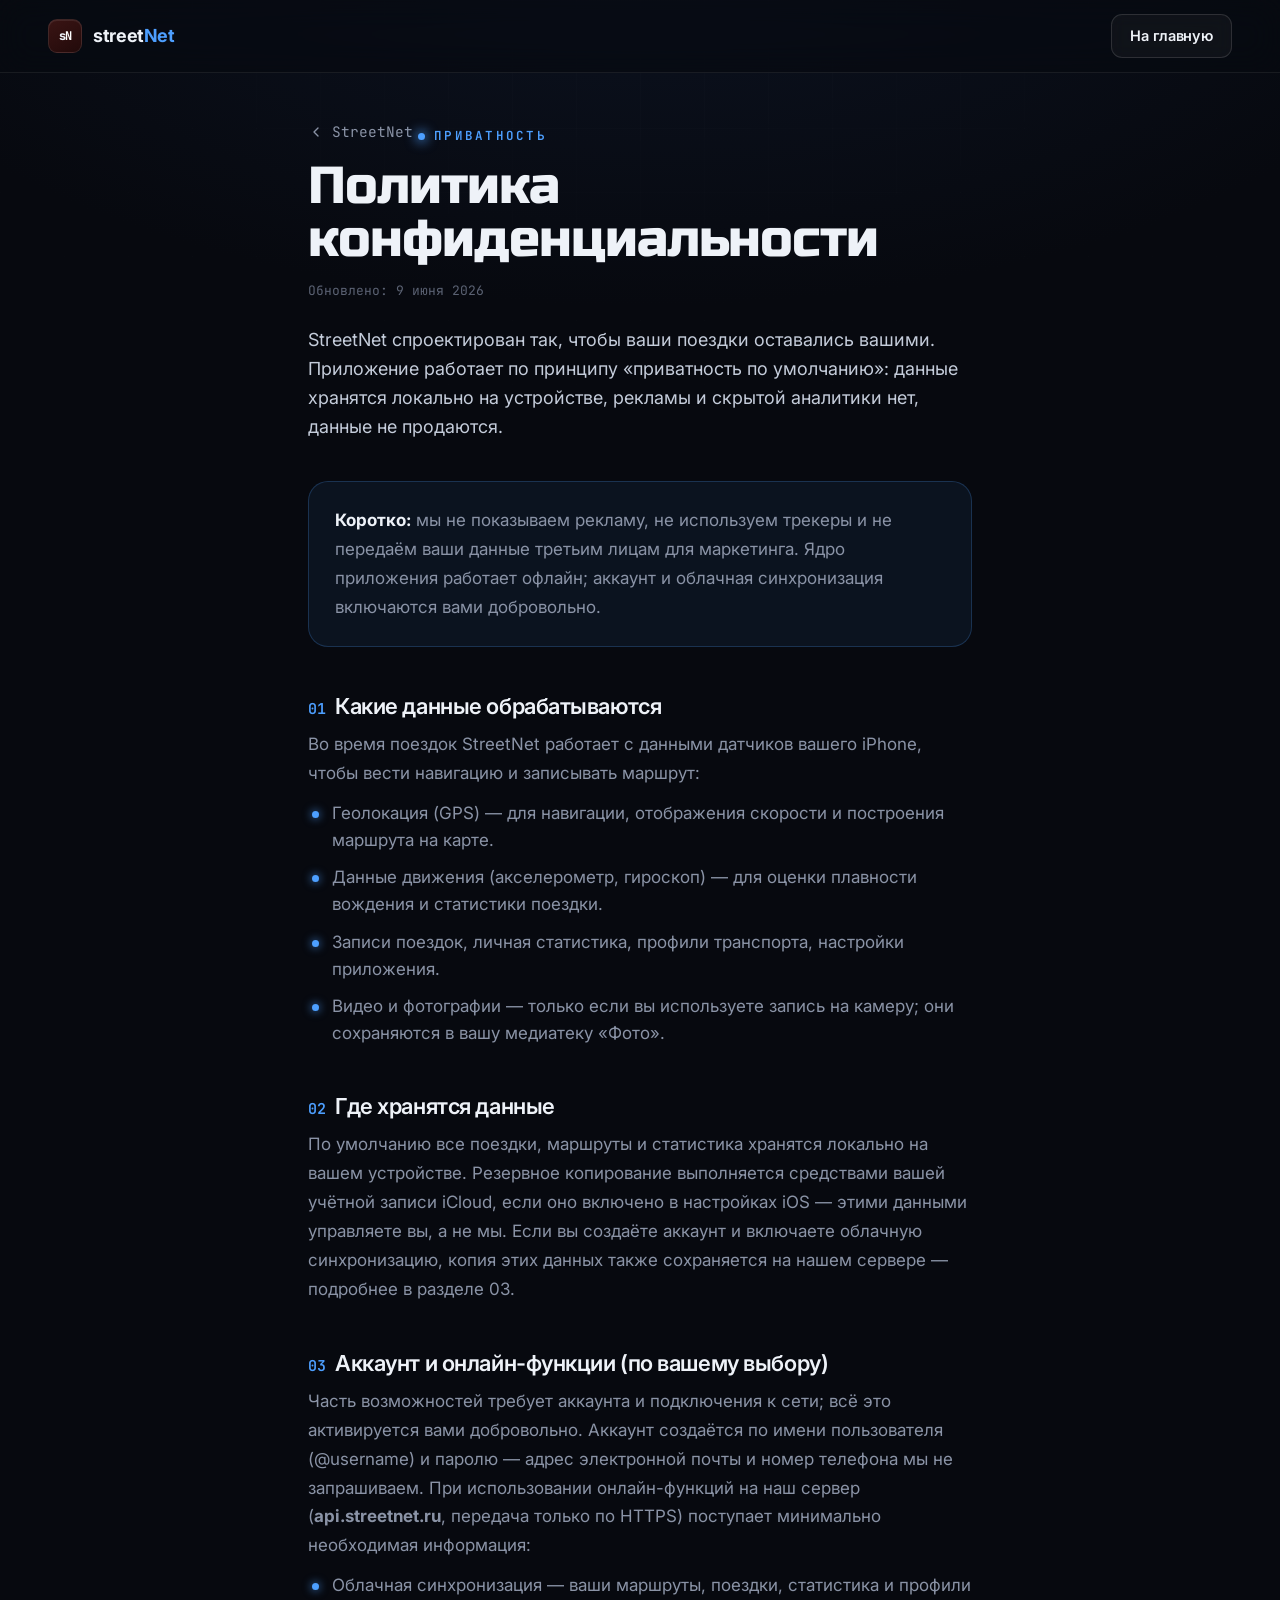
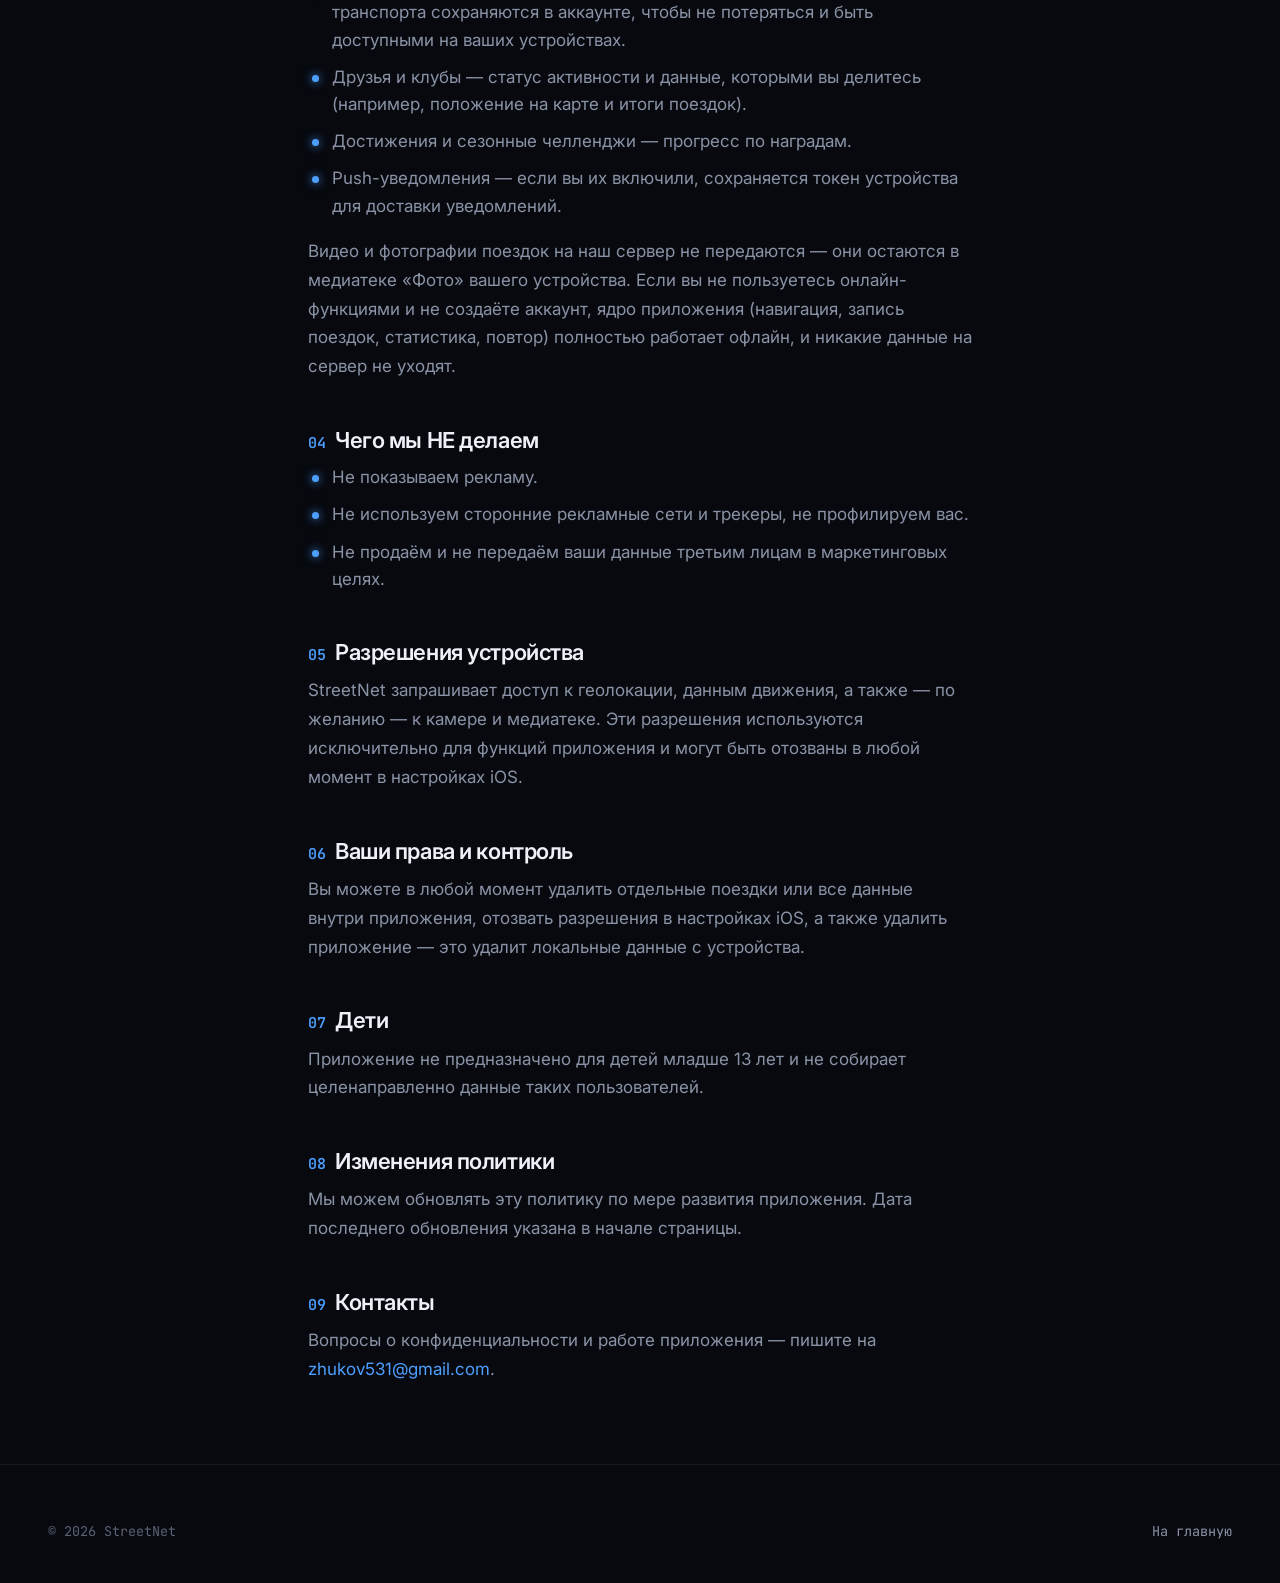
==== commit e6a81ec2: "privacy: accounts + cloud sync, neutral wording Co-Authored-By: Claude Opus 4.8 (1M context) <norepl" ====
--- a/privacy.html
+++ b/privacy.html
@@ -50,34 +50,35 @@
   <a class="back" href="index.html"><svg viewBox="0 0 24 24" fill="none" stroke="currentColor" stroke-width="2" stroke-linecap="round" stroke-linejoin="round"><path d="m15 18-6-6 6-6"/></svg>StreetNet</a>
   <span class="eyebrow">Приватность</span>
   <h1>Политика конфиденциальности</h1>
-  <p class="updated">Обновлено: 2 июня 2026</p>
+  <p class="updated">Обновлено: 9 июня 2026</p>
 
-  <p class="lead">StreetNet спроектирован так, чтобы ваши заезды оставались вашими. Приложение работает по принципу «приватность по умолчанию»: данные хранятся локально на устройстве, рекламы и скрытой аналитики нет, телеметрия не продаётся.</p>
+  <p class="lead">StreetNet спроектирован так, чтобы ваши поездки оставались вашими. Приложение работает по принципу «приватность по умолчанию»: данные хранятся локально на устройстве, рекламы и скрытой аналитики нет, данные не продаются.</p>
 
   <div class="callout">
-    <p style="margin-top:0"><b>Коротко:</b> мы не собираем персональные данные для собственных целей, не показываем рекламу и не передаём ваши данные третьим лицам для маркетинга. Онлайн-функции включаются вами добровольно.</p>
+    <p style="margin-top:0"><b>Коротко:</b> мы не показываем рекламу, не используем трекеры и не передаём ваши данные третьим лицам для маркетинга. Ядро приложения работает офлайн; аккаунт и облачная синхронизация включаются вами добровольно.</p>
   </div>
 
   <h2><span class="n">01</span>Какие данные обрабатываются</h2>
-  <p>Во время заездов StreetNet работает с данными датчиков вашего iPhone, чтобы вести хронометраж и телеметрию:</p>
+  <p>Во время поездок StreetNet работает с данными датчиков вашего iPhone, чтобы вести навигацию и записывать маршрут:</p>
   <ul>
-    <li>Геолокация (GPS) — для замера времени круга, скорости и построения траектории на карте.</li>
-    <li>Данные движения (акселерометр, гироскоп) — для расчёта перегрузок и оценки плавности вождения (Drive Score).</li>
-    <li>Записи заездов, личные рекорды, профили машин и мотоциклов, настройки приложения.</li>
+    <li>Геолокация (GPS) — для навигации, отображения скорости и построения маршрута на карте.</li>
+    <li>Данные движения (акселерометр, гироскоп) — для оценки плавности вождения и статистики поездки.</li>
+    <li>Записи поездок, личная статистика, профили транспорта, настройки приложения.</li>
     <li>Видео и фотографии — только если вы используете запись на камеру; они сохраняются в вашу медиатеку «Фото».</li>
   </ul>
 
   <h2><span class="n">02</span>Где хранятся данные</h2>
-  <p>Все заезды, рекорды и телеметрия хранятся локально на вашем устройстве. Резервное копирование выполняется средствами вашей учётной записи iCloud, если оно включено в настройках iOS — этими данными управляете вы, а не мы.</p>
+  <p>По умолчанию все поездки, маршруты и статистика хранятся локально на вашем устройстве. Резервное копирование выполняется средствами вашей учётной записи iCloud, если оно включено в настройках iOS — этими данными управляете вы, а не мы. Если вы создаёте аккаунт и включаете облачную синхронизацию, копия этих данных также сохраняется на нашем сервере — подробнее в разделе 03.</p>
 
-  <h2><span class="n">03</span>Онлайн-функции (по вашему выбору)</h2>
-  <p>Часть возможностей требует подключения к сети и активируется вами добровольно. При их использовании на сервер передаётся минимально необходимая информация:</p>
+  <h2><span class="n">03</span>Аккаунт и онлайн-функции (по вашему выбору)</h2>
+  <p>Часть возможностей требует аккаунта и подключения к сети; всё это активируется вами добровольно. Аккаунт создаётся по имени пользователя (@username) и паролю — адрес электронной почты и номер телефона мы не запрашиваем. При использовании онлайн-функций на наш сервер (<b>api.streetnet.ru</b>, передача только по HTTPS) поступает минимально необходимая информация:</p>
   <ul>
-    <li>Глобальные лидерборды — времена кругов и связанные с ними показатели заезда.</li>
-    <li>Presence («кто сейчас на треке»), head-to-head и клубы — статус активности и результаты, которыми вы делитесь.</li>
+    <li>Облачная синхронизация — ваши маршруты, поездки, статистика и профили транспорта сохраняются в аккаунте, чтобы не потеряться и быть доступными на ваших устройствах.</li>
+    <li>Друзья и клубы — статус активности и данные, которыми вы делитесь (например, положение на карте и итоги поездок).</li>
     <li>Достижения и сезонные челленджи — прогресс по наградам.</li>
+    <li>Push-уведомления — если вы их включили, сохраняется токен устройства для доставки уведомлений.</li>
   </ul>
-  <p>Если вы не пользуетесь онлайн-функциями, ядро приложения (хронометраж, телеметрия, рекорды, повтор) полностью работает офлайн.</p>
+  <p>Видео и фотографии поездок на наш сервер не передаются — они остаются в медиатеке «Фото» вашего устройства. Если вы не пользуетесь онлайн-функциями и не создаёте аккаунт, ядро приложения (навигация, запись поездок, статистика, повтор) полностью работает офлайн, и никакие данные на сервер не уходят.</p>
 
   <h2><span class="n">04</span>Чего мы НЕ делаем</h2>
   <ul>
@@ -90,7 +91,7 @@
   <p>StreetNet запрашивает доступ к геолокации, данным движения, а также — по желанию — к камере и медиатеке. Эти разрешения используются исключительно для функций приложения и могут быть отозваны в любой момент в настройках iOS.</p>
 
   <h2><span class="n">06</span>Ваши права и контроль</h2>
-  <p>Вы можете в любой момент удалить отдельные заезды или все данные внутри приложения, отозвать разрешения в настройках iOS, а также удалить приложение — это удалит локальные данные с устройства.</p>
+  <p>Вы можете в любой момент удалить отдельные поездки или все данные внутри приложения, отозвать разрешения в настройках iOS, а также удалить приложение — это удалит локальные данные с устройства.</p>
 
   <h2><span class="n">07</span>Дети</h2>
   <p>Приложение не предназначено для детей младше 13 лет и не собирает целенаправленно данные таких пользователей.</p>
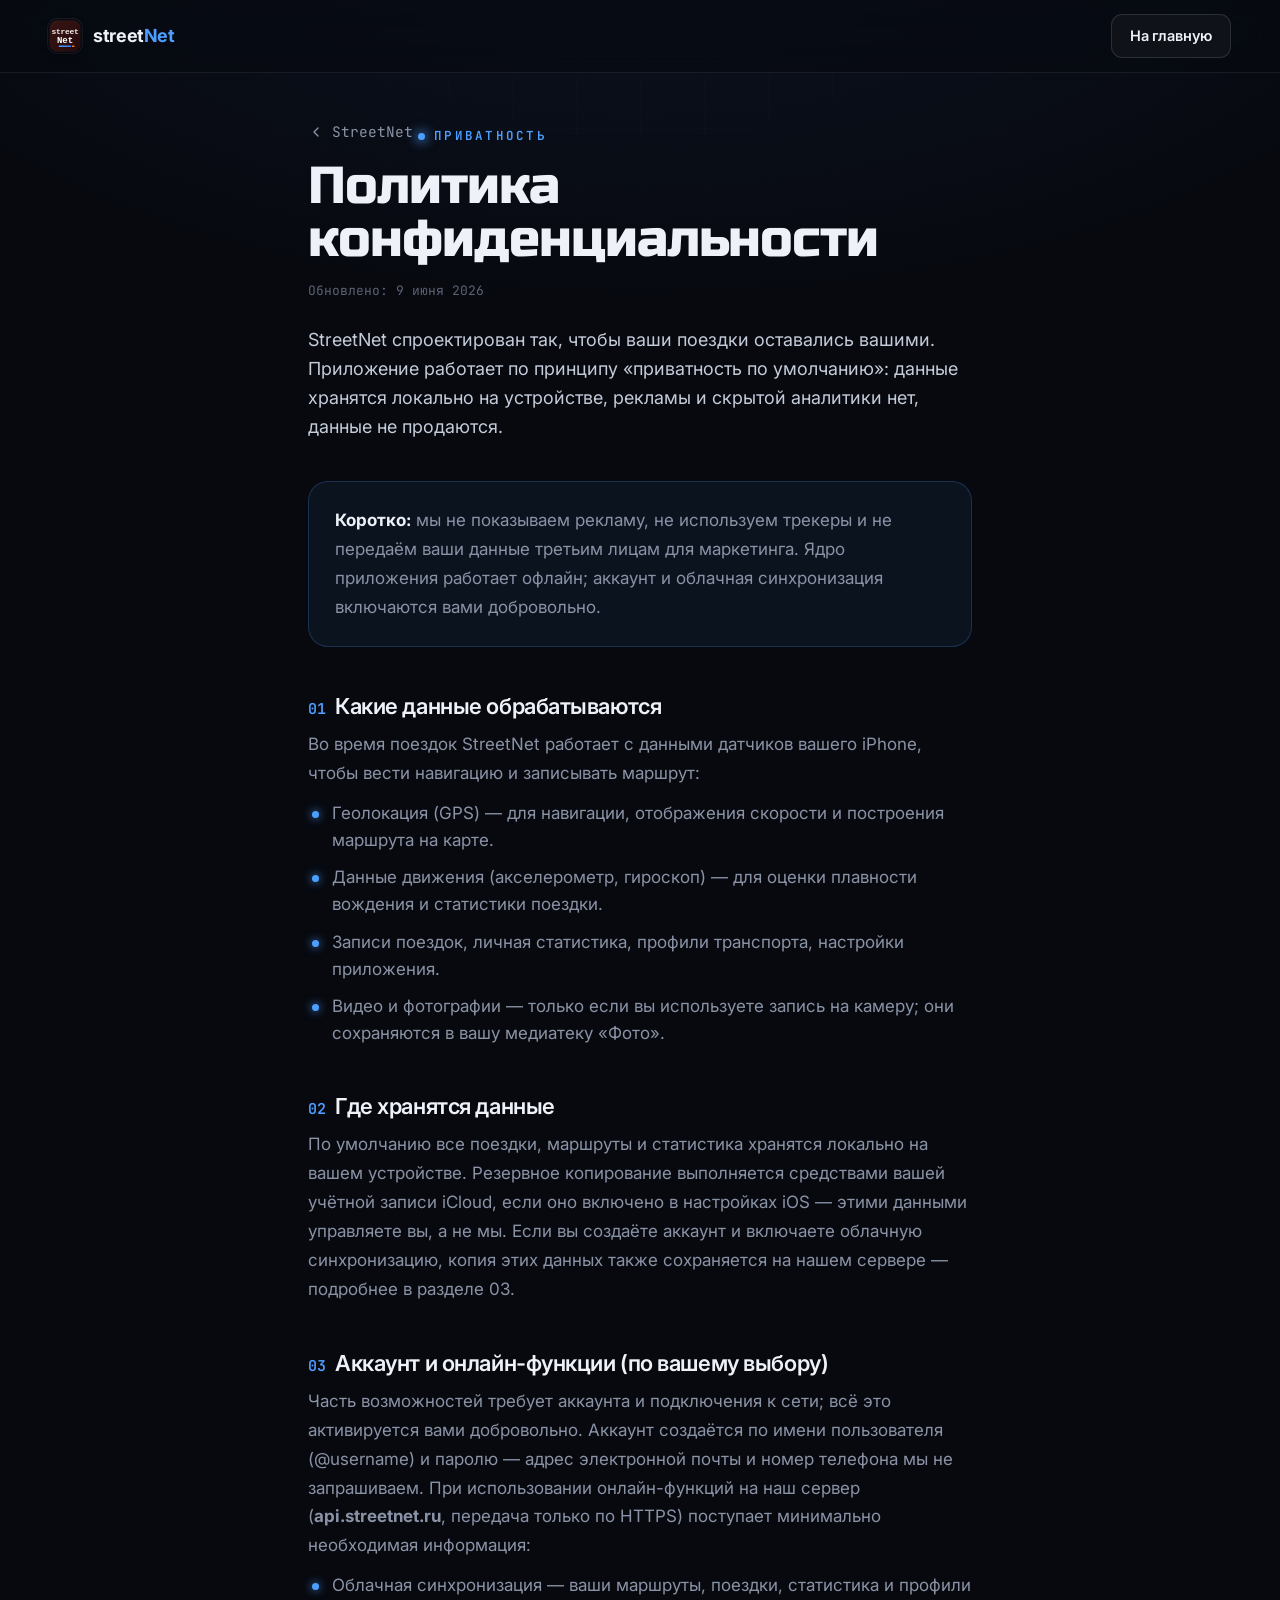
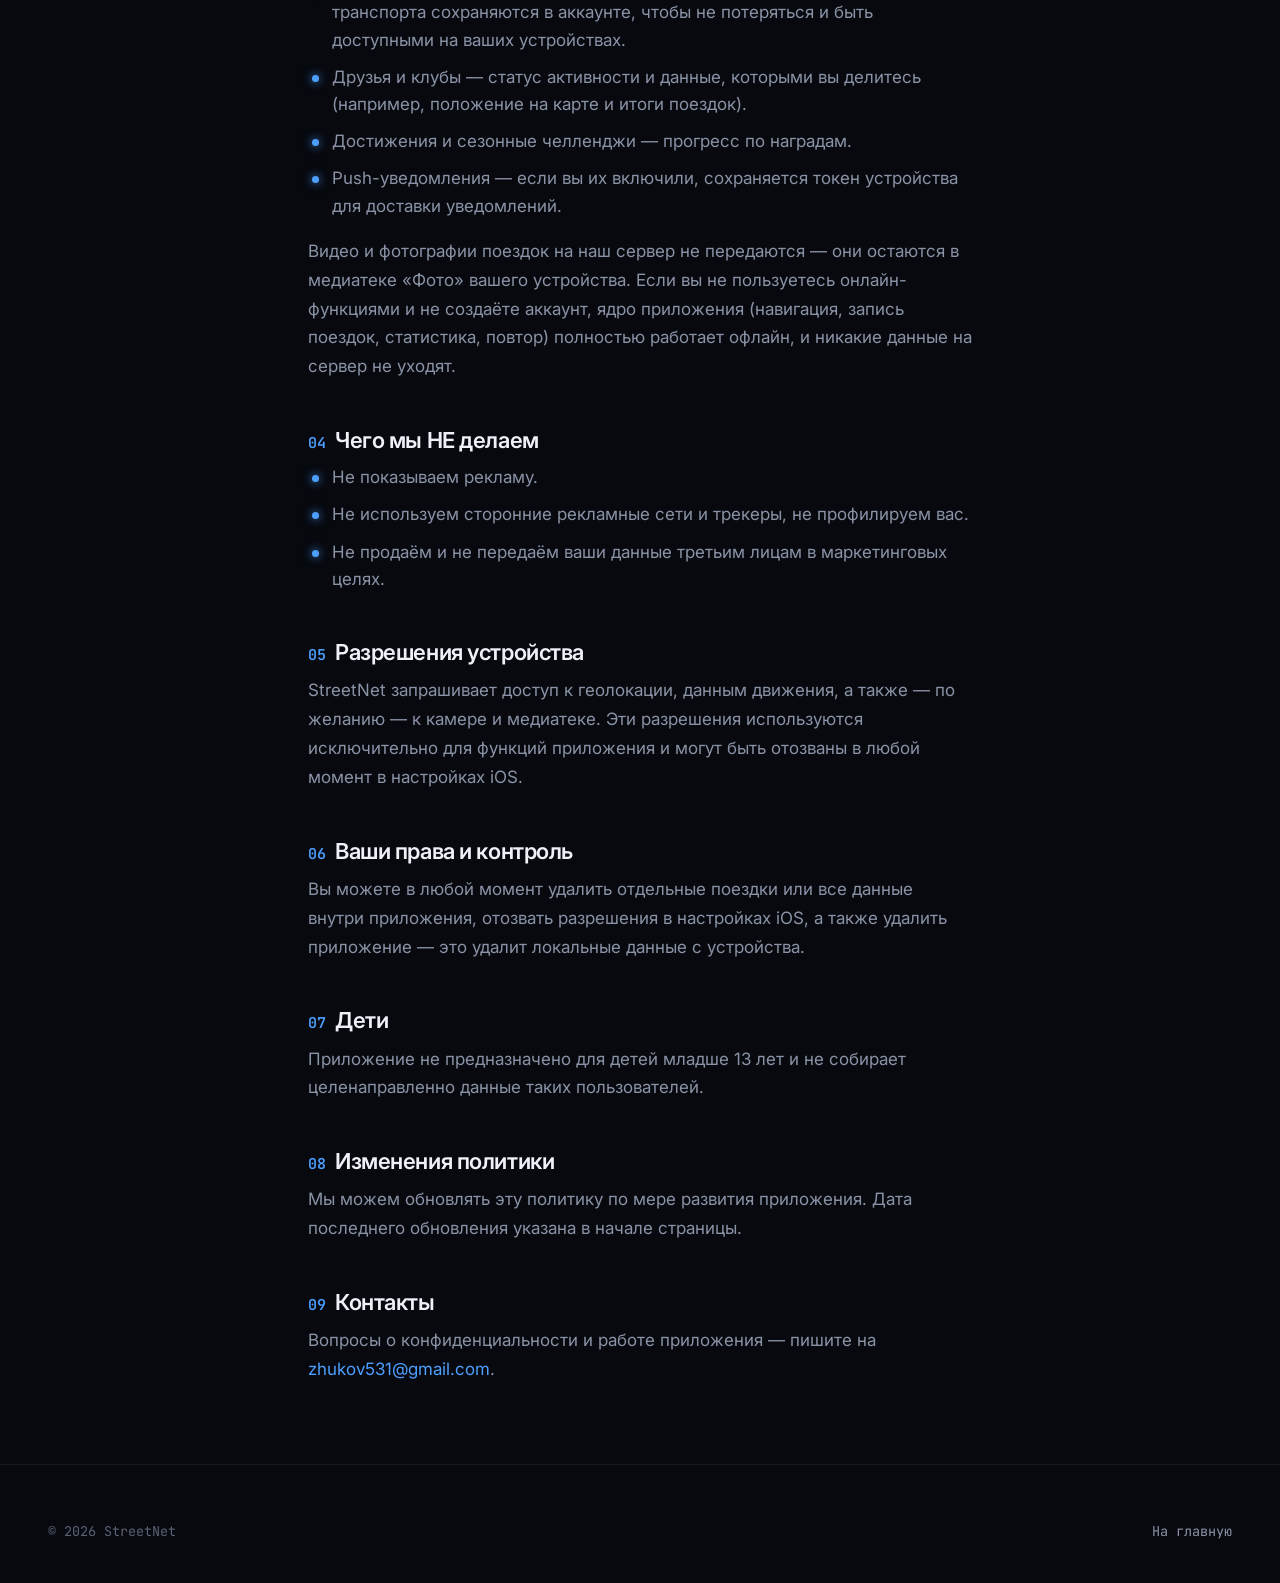
==== commit 7d16182c: "Новый логотип (монограмма из иконки приложения) + соц-превью - favicon/лого: завекторил sN-монограмм" ====
--- a/privacy.html
+++ b/privacy.html
@@ -5,7 +5,10 @@
 <meta name="viewport" content="width=device-width, initial-scale=1">
 <title>Политика конфиденциальности — StreetNet</title>
 <meta name="description" content="Политика конфиденциальности StreetNet: данные хранятся локально на устройстве, без рекламы, без трекинга, без продажи данных.">
+<meta name="theme-color" content="#07090f">
 <link rel="icon" href="favicon.svg" type="image/svg+xml">
+<link rel="icon" href="favicon-32.png" sizes="32x32" type="image/png">
+<link rel="apple-touch-icon" href="apple-touch-icon.png">
 <link rel="preconnect" href="https://fonts.googleapis.com">
 <link rel="preconnect" href="https://fonts.gstatic.com" crossorigin>
 <link href="https://fonts.googleapis.com/css2?family=Inter:wght@400;500;600;700&family=JetBrains+Mono:wght@500;600;700&family=Russo+One&display=swap&subset=cyrillic,cyrillic-ext,latin" rel="stylesheet">
@@ -39,7 +42,7 @@
 
 <header class="nav is-stuck" id="nav">
   <div class="wrap wrap-wide nav-inner">
-    <a class="brand" href="index.html"><span class="brand-mark">s<b>N</b></span><span>street<i>Net</i></span></a>
+    <a class="brand" href="index.html"><img class="brand-mark" src="favicon.svg" width="34" height="34" alt=""><span>street<i>Net</i></span></a>
     <div class="nav-cta">
       <a class="btn btn-ghost" href="index.html" style="height:44px;padding:0 18px;font-size:14.5px;border-radius:11px">На главную</a>
     </div>
--- a/style.css
+++ b/style.css
@@ -192,14 +192,12 @@
 .nav-inner{ display:flex; align-items:center; gap:28px; height:72px; }
 .brand{ display:flex; align-items:center; gap:11px; font-weight:700; letter-spacing:-.02em; font-size:18px; }
 .brand-mark{
-  width:34px;height:34px;border-radius:9px; flex:none;
-  background:linear-gradient(150deg,#3a1414,#220a0a);
-  border:1px solid rgba(255,255,255,.10);
-  display:flex; align-items:center; justify-content:center; white-space:nowrap; line-height:1; letter-spacing:-.5px;
-  font-family:var(--font-mono); font-weight:800; font-size:12px; color:#f4ece9;
-  box-shadow:inset 0 1px 0 rgba(255,255,255,.08);
-}
-.brand-mark b{ color:#fff; }
+  width:34px;height:34px;border-radius:9px; flex:none; display:block;
+  box-shadow:0 3px 10px -3px rgba(0,0,0,.55), 0 0 0 1px rgba(255,255,255,.08);
+  transition:transform .25s var(--ease), box-shadow .25s var(--ease);
+}
+.brand:hover .brand-mark{ transform:translateY(-1px) rotate(-3deg);
+  box-shadow:0 6px 16px -4px rgba(0,0,0,.6), 0 0 0 1px rgba(77,159,255,.35); }
 .brand span{ color:var(--ink); }
 .brand span i{ color:var(--blue); font-style:normal; }
 .nav-links{ display:flex; gap:4px; margin-left:8px; }
